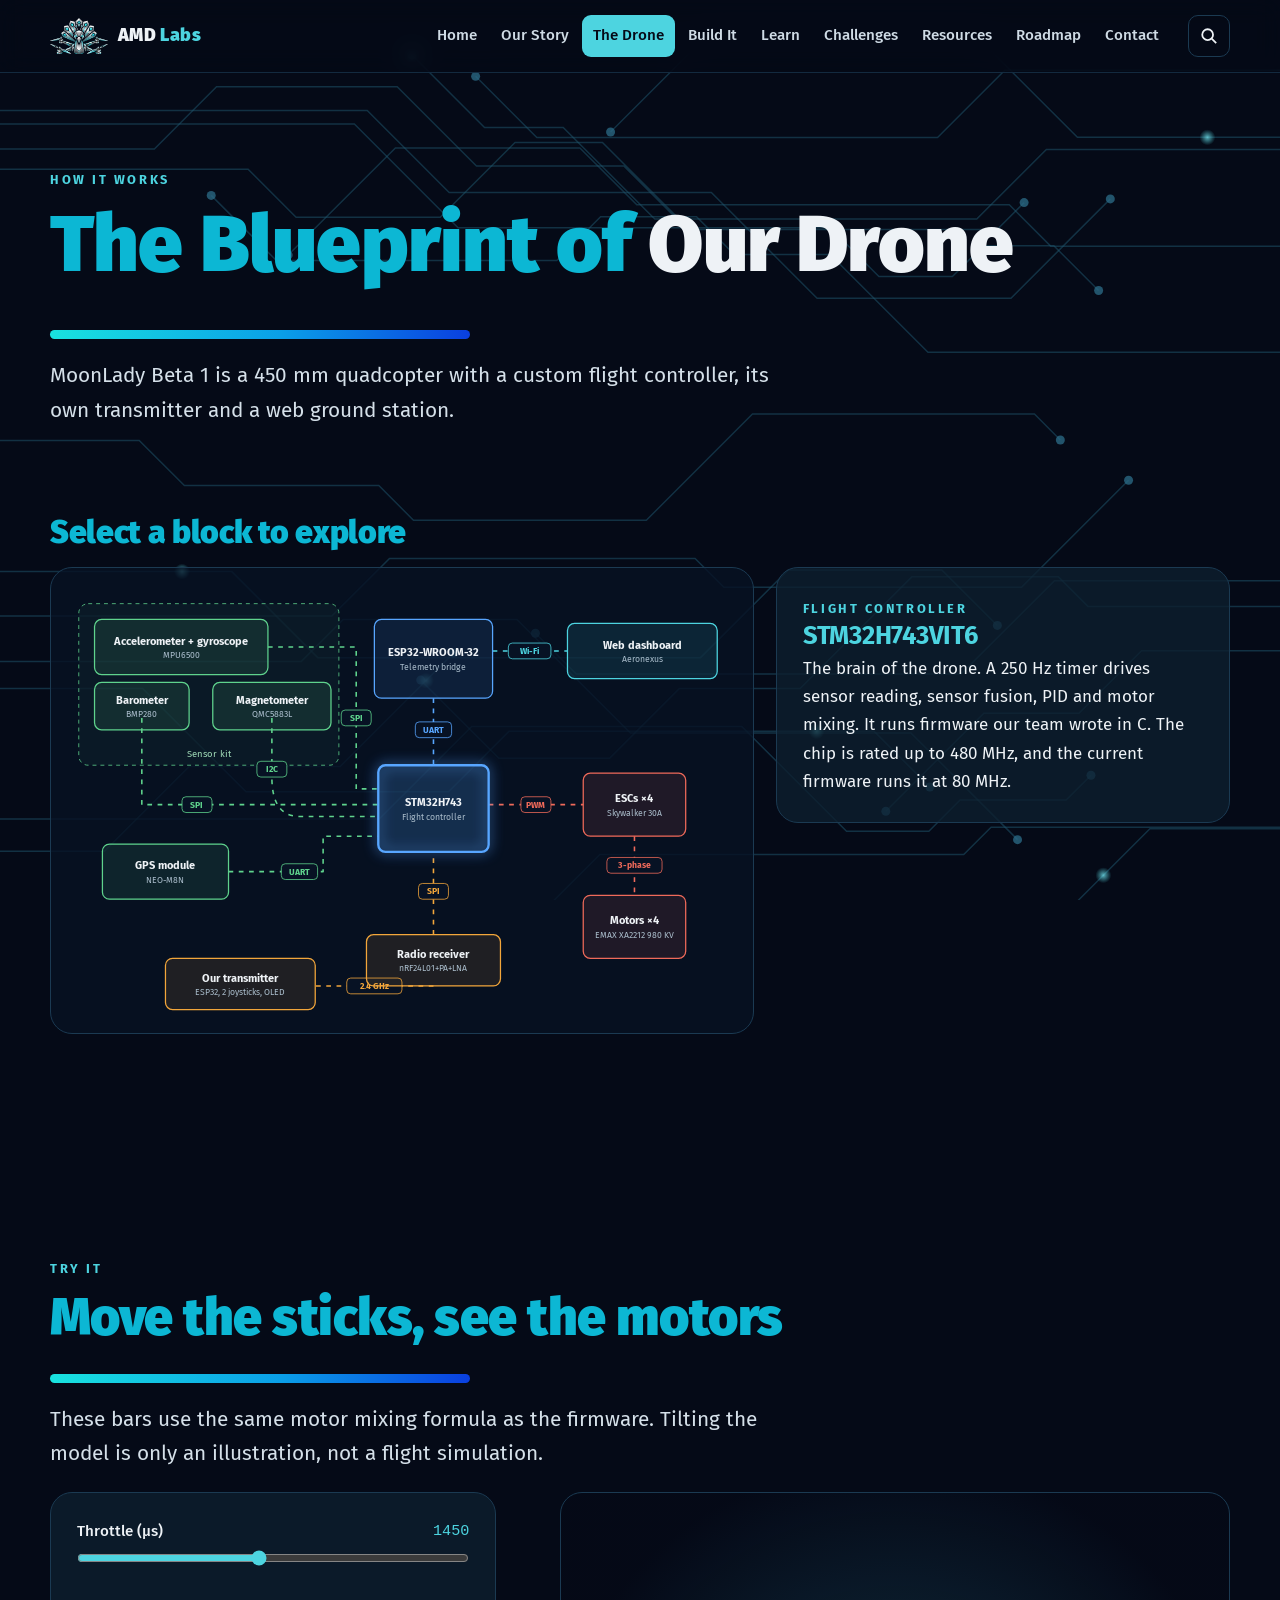
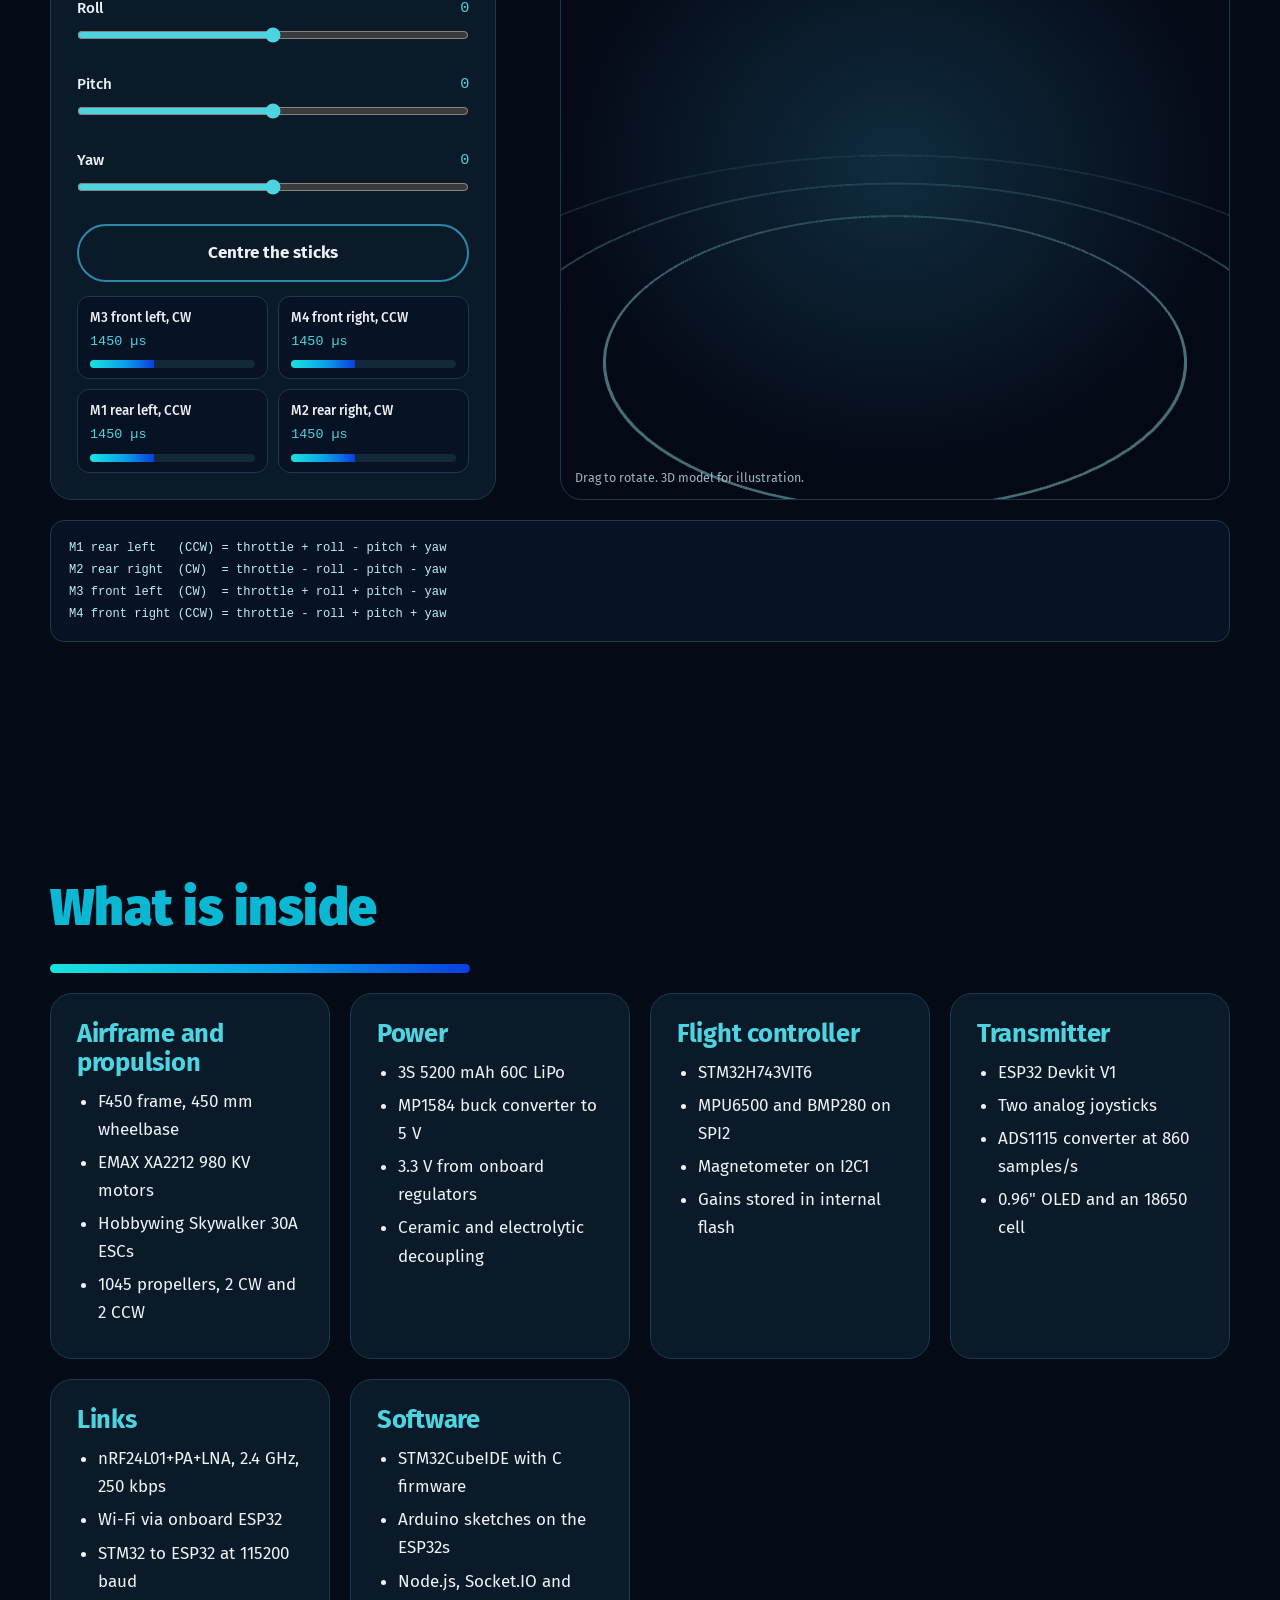
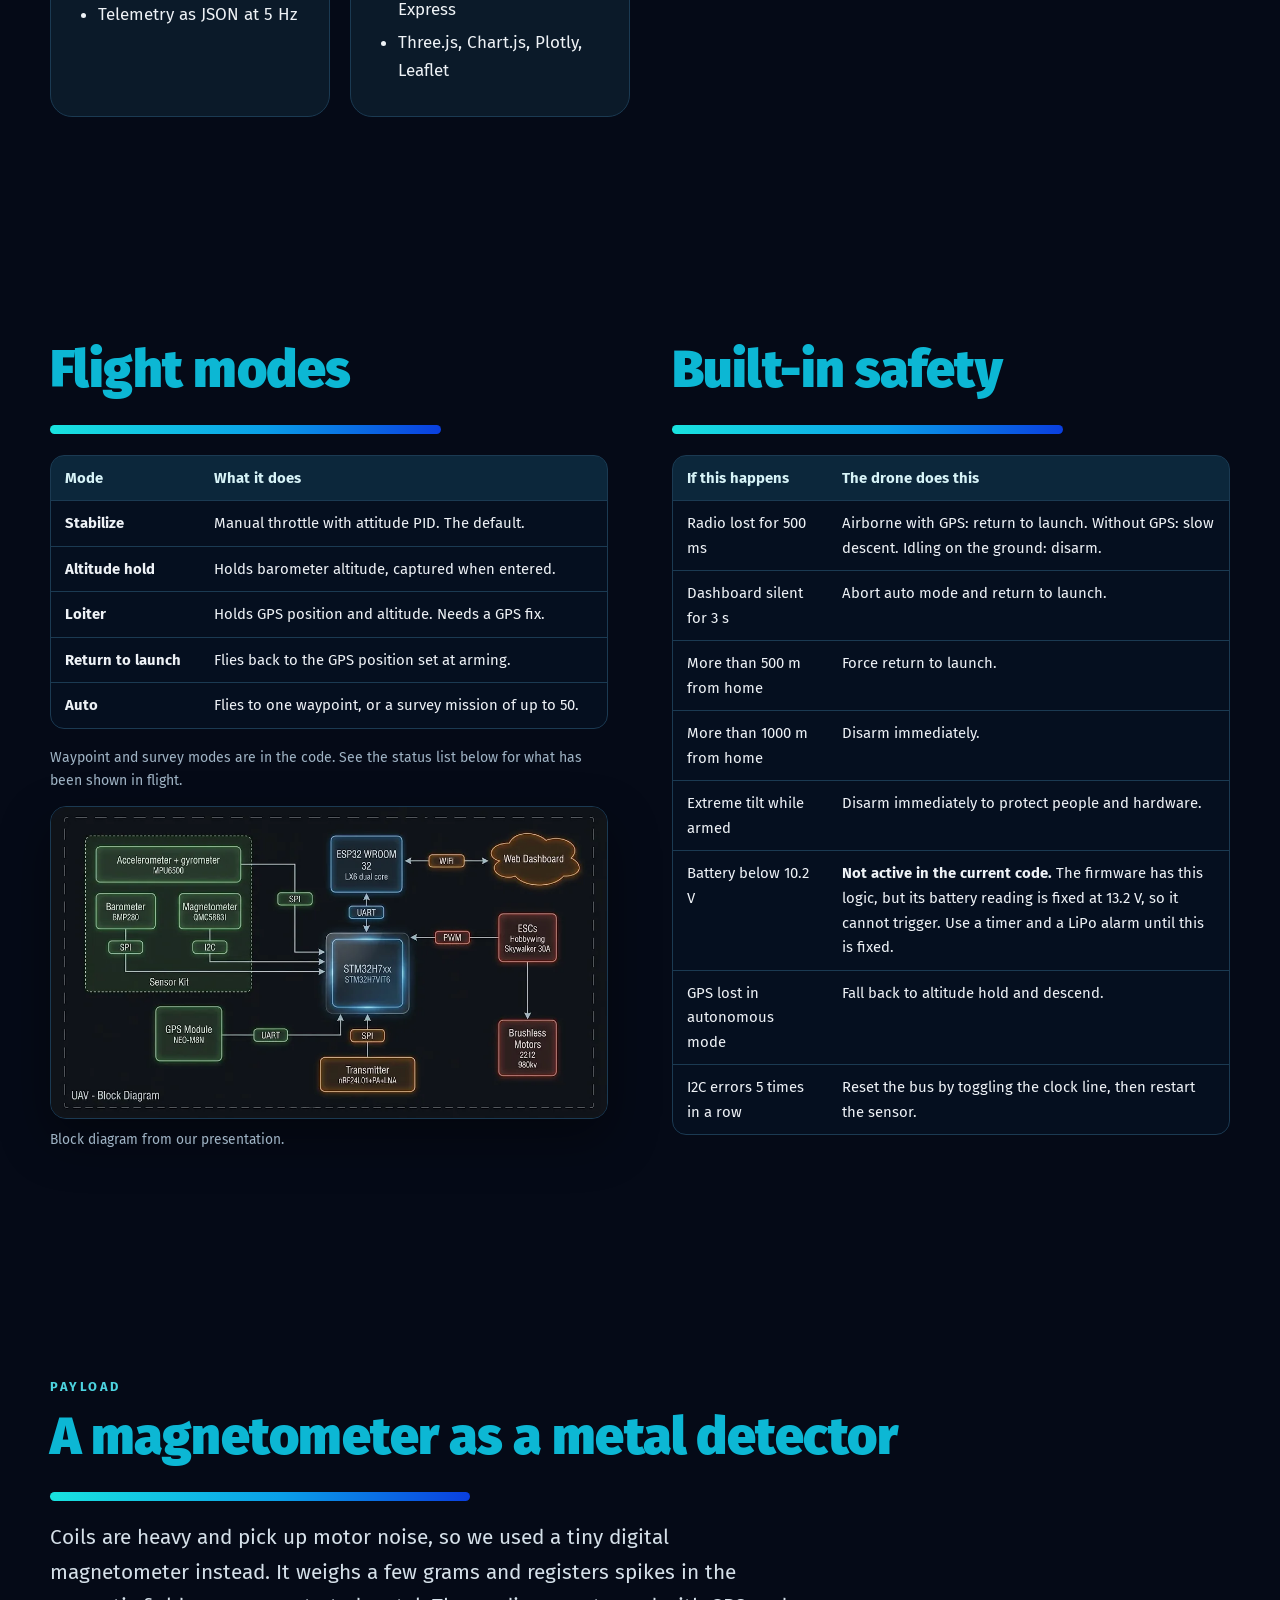
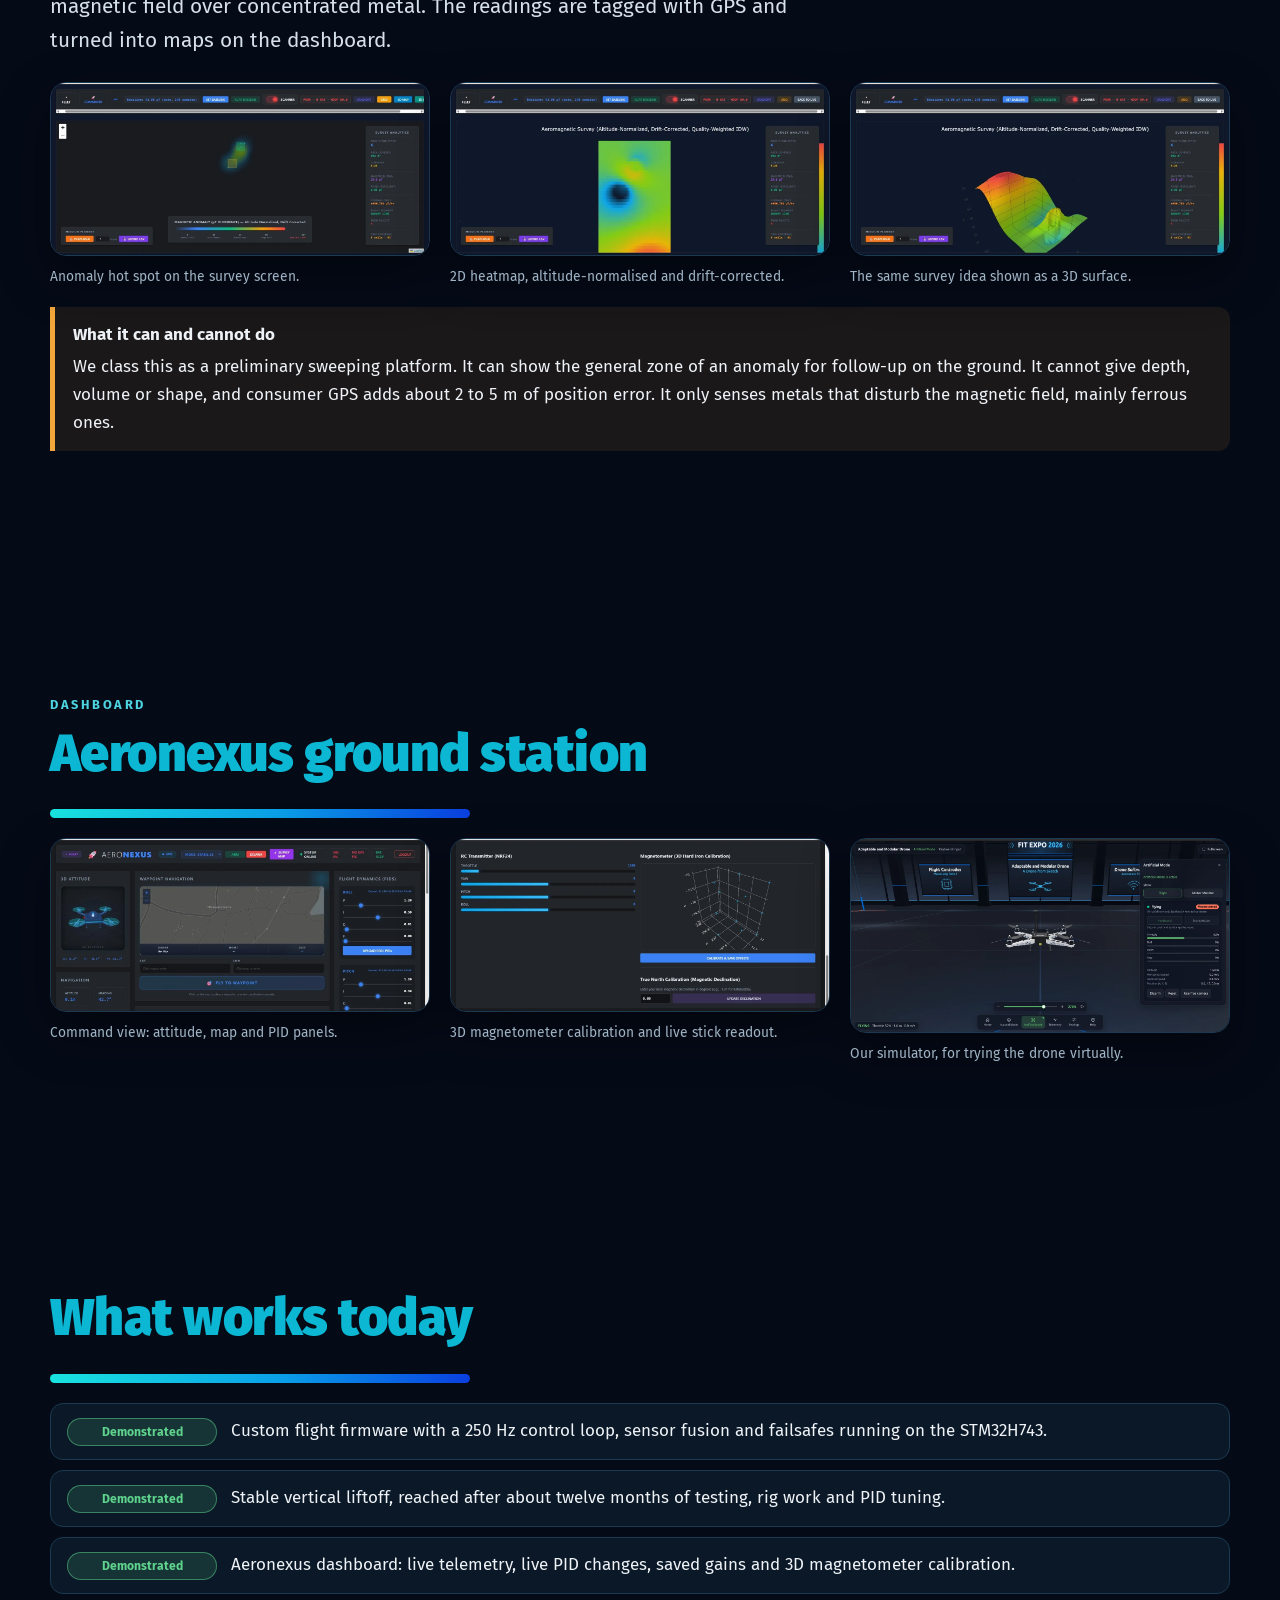
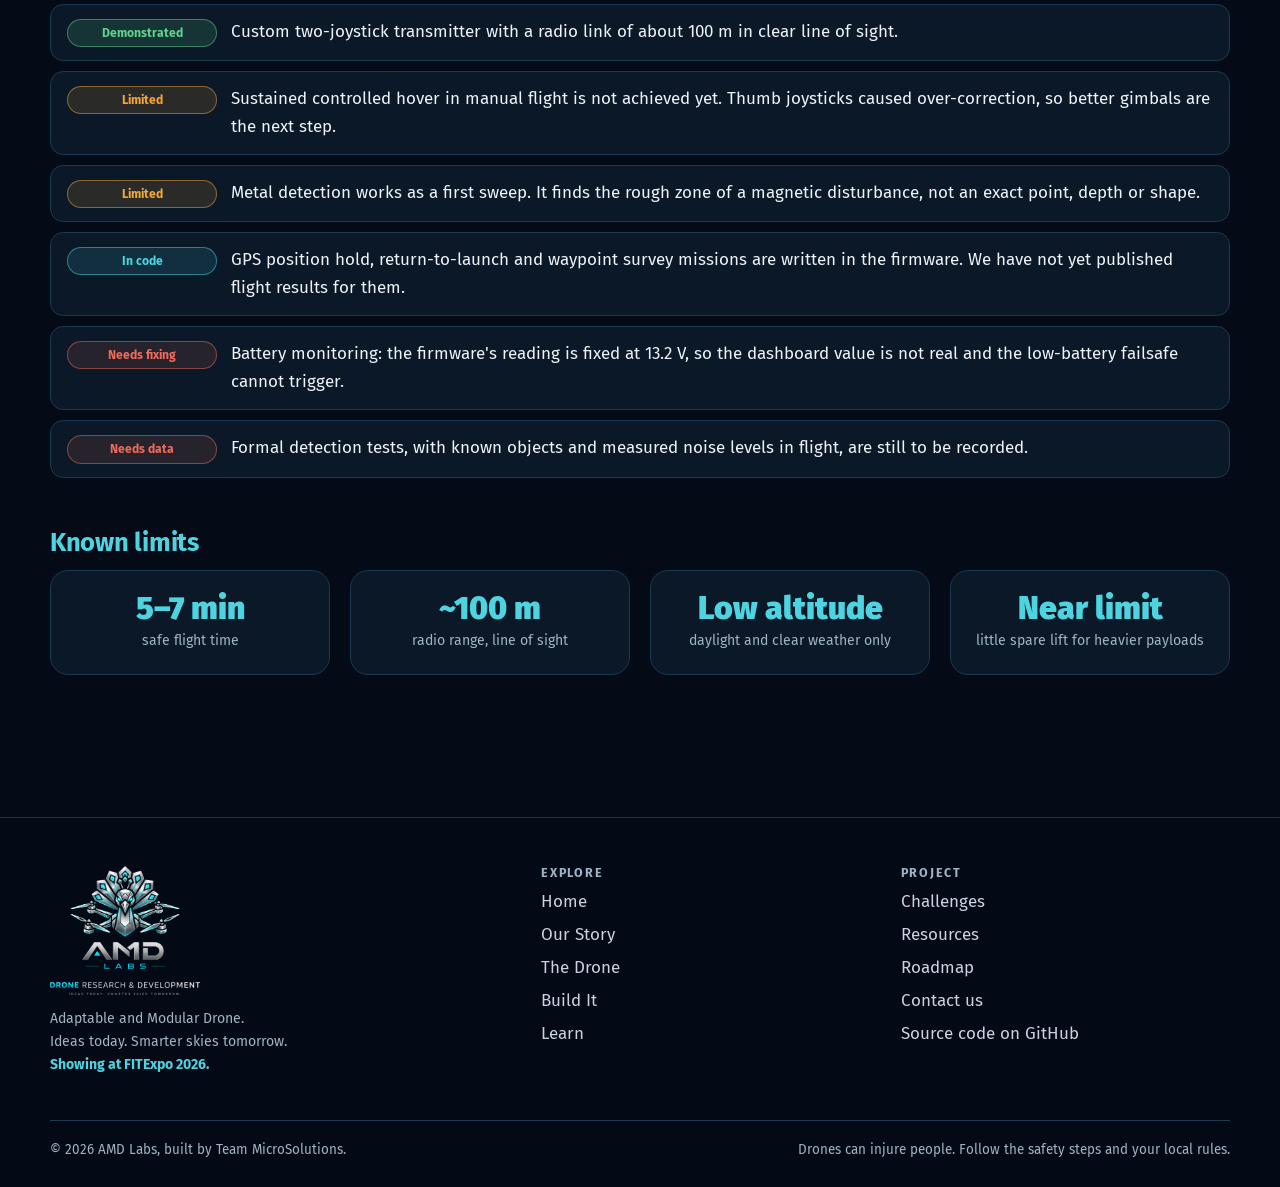
==== drone.html @ b32959ad "Add AMD Labs website Add the AMD Labs and AMD24 site: home, story, drone, build tutorial, teaching g" ====
<!doctype html>
<html lang="en">
<head>
<meta charset="utf-8">
<meta name="viewport" content="width=device-width,initial-scale=1">
<title>The Drone | AMD Labs</title>
<meta name="description" content="How MoonLady Beta 1 works: interactive system diagram, 3D model, motor mixing, flight modes, safety systems and payload.">
<meta name="theme-color" content="#050a17">
<meta property="og:title" content="The Drone | AMD Labs">
<meta property="og:description" content="How MoonLady Beta 1 works: interactive system diagram, 3D model, motor mixing, flight modes, safety systems and payload.">
<meta property="og:type" content="website">
<meta property="og:image" content="assets/img/og-image.png">
<link rel="icon" type="image/png" href="assets/img/favicon.png">
<link rel="apple-touch-icon" href="assets/img/apple-touch-icon.png">
<link rel="stylesheet" href="assets/css/style.css">
<script src="assets/js/drone3d.bundle.js" defer></script>
<script src="assets/js/search-index.js" defer></script>
<script src="assets/js/main.js" defer></script>
<script>window.NODE_INFO={"stm32": {"tag": "Flight controller", "t": "STM32H743VIT6", "b": "The brain of the drone. A 250 Hz timer drives sensor reading, sensor fusion, PID and motor mixing. It runs firmware our team wrote in C. The chip is rated up to 480 MHz, and the current firmware runs it at 80 MHz."}, "imu": {"tag": "Sensor", "t": "MPU6500 IMU", "b": "Gyroscope and accelerometer on the fast SPI bus. It passes through a hardware filter of about 41 Hz, then software filters, then Mahony sensor fusion to give roll, pitch and yaw."}, "baro": {"tag": "Sensor", "t": "BMP280 barometer", "b": "Measures air pressure to estimate altitude for altitude hold. Oversampling, a built-in filter and a 5% software average calm the noise from propeller wash, and a foam cover shields it physically."}, "mag": {"tag": "Sensor and payload", "t": "QMC5883L magnetometer", "b": "Does two jobs: gives the drone its compass heading and detects magnetic anomalies. It sits on a 3D-printed mast, away from motor and power noise. The firmware also auto-detects HMC5883L and QMC5883P clones."}, "gps": {"tag": "Sensor", "t": "u-blox NEO-M8N GPS", "b": "Gives position over UART for geofencing, return-to-launch and tagging magnetic readings on a map. Accuracy is a few metres, which limits how precisely an anomaly can be located."}, "esp": {"tag": "Coprocessor", "t": "ESP32 telemetry bridge", "b": "Takes all Wi-Fi work off the flight controller. It passes JSON telemetry and commands between UART and a TCP connection to the dashboard server, and reconnects without blocking."}, "dash": {"tag": "Ground station", "t": "Aeronexus dashboard", "b": "A Node.js server and browser app with live attitude, a waypoint map, PID sliders, 3D magnetometer calibration, survey heatmaps and multi-drone fleet tools."}, "esc": {"tag": "Actuation", "t": "Hobbywing Skywalker 30A ESCs", "b": "Turn the flight controller's PWM pulses into three-phase power for each motor. At 30 A they have about twice the current the motors draw at peak, and sitting on the arms keeps them cool in the propeller airflow."}, "motor": {"tag": "Actuation", "t": "EMAX XA2212 980 KV motors", "b": "Paired with 1045 propellers and a 3S battery for efficient lifting rather than speed. We moved to these branded motors after cheap ones produced uneven thrust."}, "nrf": {"tag": "Radio", "t": "nRF24L01+PA+LNA receiver", "b": "Receives an 8-byte stick packet on 2.4 GHz at 250 kbps, chosen for range rather than speed. The firmware polls it once per loop, so it never interrupts the PID timing."}, "tx": {"tag": "Pilot control", "t": "Custom transmitter", "b": "An ESP32 reads two joysticks through an ADS1115 converter, sends packets at 50 Hz and refreshes its OLED at 4 Hz, so the display never delays the controls."}};</script>
</head>
<body data-page="drone">
<a class="skip" href="#main">Skip to content</a>
<canvas id="circuit" aria-hidden="true"></canvas>
<div class="scrollbar" aria-hidden="true"></div>
<header class="site-head">
  <div class="wrap head-in">
    <a class="brand" href="index.html"><img src="assets/img/logo-mark.webp" width="420" height="256" alt=""><span>AMD <span>Labs</span></span></a>
    <button class="icon-btn menu-btn" aria-label="Open menu" aria-expanded="false"><svg width="20" height="20" viewBox="0 0 20 20" fill="none" stroke="currentColor" stroke-width="2"><path d="M2 5h16M2 10h16M2 15h16"/></svg></button>
    <nav class="nav" aria-label="Main"><a href="index.html">Home</a><a href="story.html">Our Story</a><a href="drone.html" aria-current=page>The Drone</a><a href="build.html">Build It</a><a href="learn.html">Learn</a><a href="challenges.html">Challenges</a><a href="resources.html">Resources</a><a href="roadmap.html">Roadmap</a><a href="contact.html">Contact</a></nav>
    <button class="icon-btn search-btn" aria-label="Search this site"><svg width="18" height="18" viewBox="0 0 20 20" fill="none" stroke="currentColor" stroke-width="2"><circle cx="8.5" cy="8.5" r="6"/><path d="M13 13l5 5"/></svg></button>
  </div>
</header>
<main id="main">
<section class="page-hero"><div class="wrap"><p class="eyebrow rv">How it works</p><h1 class="rv">The Blueprint of<em> Our Drone</em></h1><div class="bar rv"></div><p class="lead rv">MoonLady Beta 1 is a 450 mm quadcopter with a custom flight controller, its own transmitter and a web ground station.</p></div></section>
<section style="padding-top:10px" id="system"><div class="wrap">
  <h2 class="rv" style="font-size:clamp(1.6rem,3vw,2rem)">Select a block to explore</h2>
  <div class="diagram-wrap rv">
    <div class="diagram"><svg viewBox="0 0 860 560" role="group" aria-label="System block diagram">
<rect x="20" y="30" width="330" height="205" rx="12" fill="#5fd38d0d" stroke="#5fd38d" stroke-dasharray="5 5"/><text x="185" y="225" text-anchor="middle" fill="#9fd9b6" font-size="12">Sensor kit</text>
<g stroke-linejoin="round">
<path class="flow" stroke="#5fd38d" d="M260 85H372V265H400"/>
<path class="flow" stroke="#5fd38d" d="M100 175V285H400"/>
<path class="flow" stroke="#5fd38d" d="M265 175V250Q265 300 300 300H400"/>
<path class="flow" stroke="#5fd38d" d="M210 370H330V325H400"/>
<path class="flow" stroke="#58a6ff" d="M470 150V235"/>
<path class="flow rev" stroke="#4dd4e0" d="M545 90H640"/>
<path class="flow" stroke="#ef6a5a" d="M540 285H660"/>
<path class="flow" stroke="#ef6a5a" d="M725 325V400"/>
<path class="flow rev" stroke="#f2a63b" d="M470 450V345"/>
<path class="flow rev" stroke="#f2a63b" d="M470 515H320"/>
</g>
<g><rect x="353.0" y="165" width="38" height="20" rx="5" fill="#071224" stroke="#5fd38d"/><text class="bus" x="372" y="179" text-anchor="middle" fill="#5fd38d">SPI</text></g><g><rect x="151.0" y="275" width="38" height="20" rx="5" fill="#071224" stroke="#5fd38d"/><text class="bus" x="170" y="289" text-anchor="middle" fill="#5fd38d">SPI</text></g><g><rect x="246.0" y="230" width="38" height="20" rx="5" fill="#071224" stroke="#5fd38d"/><text class="bus" x="265" y="244" text-anchor="middle" fill="#5fd38d">I2C</text></g><g><rect x="277.0" y="360" width="46" height="20" rx="5" fill="#071224" stroke="#5fd38d"/><text class="bus" x="300" y="374" text-anchor="middle" fill="#5fd38d">UART</text></g><g><rect x="447.0" y="180" width="46" height="20" rx="5" fill="#071224" stroke="#58a6ff"/><text class="bus" x="470" y="194" text-anchor="middle" fill="#58a6ff">UART</text></g><g><rect x="565.0" y="80" width="54" height="20" rx="5" fill="#071224" stroke="#4dd4e0"/><text class="bus" x="592" y="94" text-anchor="middle" fill="#4dd4e0">Wi-Fi</text></g><g><rect x="581.0" y="275" width="38" height="20" rx="5" fill="#071224" stroke="#ef6a5a"/><text class="bus" x="600" y="289" text-anchor="middle" fill="#ef6a5a">PWM</text></g><g><rect x="690.0" y="352" width="70" height="20" rx="5" fill="#071224" stroke="#ef6a5a"/><text class="bus" x="725" y="366" text-anchor="middle" fill="#ef6a5a">3-phase</text></g><g><rect x="451.0" y="385" width="38" height="20" rx="5" fill="#071224" stroke="#f2a63b"/><text class="bus" x="470" y="399" text-anchor="middle" fill="#f2a63b">SPI</text></g><g><rect x="360.0" y="505" width="70" height="20" rx="5" fill="#071224" stroke="#f2a63b"/><text class="bus" x="395" y="519" text-anchor="middle" fill="#f2a63b">2.4 GHz</text></g>
<g class="node" data-node="imu" tabindex="0" role="button" aria-label="Accelerometer + gyroscope" style="color:#5fd38d"><rect x="40" y="50" width="220" height="70" rx="9" fill="#5fd38d1c" stroke="#5fd38d" stroke-width="1.6"/><text x="150.0" y="82.0" text-anchor="middle" fill="#eef2f6" font-size="14" font-weight="700">Accelerometer + gyroscope</text><text x="150.0" y="99.0" text-anchor="middle" fill="#a9bccb" font-size="11">MPU6500</text></g>
<g class="node" data-node="baro" tabindex="0" role="button" aria-label="Barometer" style="color:#5fd38d"><rect x="40" y="130" width="120" height="60" rx="9" fill="#5fd38d1c" stroke="#5fd38d" stroke-width="1.6"/><text x="100.0" y="157.0" text-anchor="middle" fill="#eef2f6" font-size="14" font-weight="700">Barometer</text><text x="100.0" y="174.0" text-anchor="middle" fill="#a9bccb" font-size="11">BMP280</text></g>
<g class="node" data-node="mag" tabindex="0" role="button" aria-label="Magnetometer" style="color:#5fd38d"><rect x="190" y="130" width="150" height="60" rx="9" fill="#5fd38d1c" stroke="#5fd38d" stroke-width="1.6"/><text x="265.0" y="157.0" text-anchor="middle" fill="#eef2f6" font-size="14" font-weight="700">Magnetometer</text><text x="265.0" y="174.0" text-anchor="middle" fill="#a9bccb" font-size="11">QMC5883L</text></g>
<g class="node" data-node="gps" tabindex="0" role="button" aria-label="GPS module" style="color:#5fd38d"><rect x="50" y="335" width="160" height="70" rx="9" fill="#5fd38d1c" stroke="#5fd38d" stroke-width="1.6"/><text x="130.0" y="367.0" text-anchor="middle" fill="#eef2f6" font-size="14" font-weight="700">GPS module</text><text x="130.0" y="384.0" text-anchor="middle" fill="#a9bccb" font-size="11">NEO-M8N</text></g>
<g class="node" data-node="esp" tabindex="0" role="button" aria-label="ESP32-WROOM-32" style="color:#58a6ff"><rect x="395" y="50" width="150" height="100" rx="9" fill="#58a6ff1c" stroke="#58a6ff" stroke-width="1.6"/><text x="470.0" y="97.0" text-anchor="middle" fill="#eef2f6" font-size="14" font-weight="700">ESP32-WROOM-32</text><text x="470.0" y="114.0" text-anchor="middle" fill="#a9bccb" font-size="11">Telemetry bridge</text></g>
<g class="node" data-node="dash" tabindex="0" role="button" aria-label="Web dashboard" style="color:#4dd4e0"><rect x="640" y="55" width="190" height="70" rx="9" fill="#4dd4e01c" stroke="#4dd4e0" stroke-width="1.6"/><text x="735.0" y="87.0" text-anchor="middle" fill="#eef2f6" font-size="14" font-weight="700">Web dashboard</text><text x="735.0" y="104.0" text-anchor="middle" fill="#a9bccb" font-size="11">Aeronexus</text></g>
<g class="node" data-node="stm32" tabindex="0" role="button" aria-label="STM32H743" style="color:#58a6ff"><rect x="400" y="235" width="140" height="110" rx="9" fill="#58a6ff1c" stroke="#58a6ff" stroke-width="1.6"/><text x="470.0" y="287.0" text-anchor="middle" fill="#eef2f6" font-size="14" font-weight="700">STM32H743</text><text x="470.0" y="304.0" text-anchor="middle" fill="#a9bccb" font-size="11">Flight controller</text></g>
<g class="node" data-node="esc" tabindex="0" role="button" aria-label="ESCs ×4" style="color:#ef6a5a"><rect x="660" y="245" width="130" height="80" rx="9" fill="#ef6a5a1c" stroke="#ef6a5a" stroke-width="1.6"/><text x="725.0" y="282.0" text-anchor="middle" fill="#eef2f6" font-size="14" font-weight="700">ESCs ×4</text><text x="725.0" y="299.0" text-anchor="middle" fill="#a9bccb" font-size="11">Skywalker 30A</text></g>
<g class="node" data-node="motor" tabindex="0" role="button" aria-label="Motors ×4" style="color:#ef6a5a"><rect x="660" y="400" width="130" height="80" rx="9" fill="#ef6a5a1c" stroke="#ef6a5a" stroke-width="1.6"/><text x="725.0" y="437.0" text-anchor="middle" fill="#eef2f6" font-size="14" font-weight="700">Motors ×4</text><text x="725.0" y="454.0" text-anchor="middle" fill="#a9bccb" font-size="11">EMAX XA2212 980 KV</text></g>
<g class="node" data-node="nrf" tabindex="0" role="button" aria-label="Radio receiver" style="color:#f2a63b"><rect x="385" y="450" width="170" height="65" rx="9" fill="#f2a63b1c" stroke="#f2a63b" stroke-width="1.6"/><text x="470.0" y="479.5" text-anchor="middle" fill="#eef2f6" font-size="14" font-weight="700">Radio receiver</text><text x="470.0" y="496.5" text-anchor="middle" fill="#a9bccb" font-size="11">nRF24L01+PA+LNA</text></g>
<g class="node" data-node="tx" tabindex="0" role="button" aria-label="Our transmitter" style="color:#f2a63b"><rect x="130" y="480" width="190" height="65" rx="9" fill="#f2a63b1c" stroke="#f2a63b" stroke-width="1.6"/><text x="225.0" y="509.5" text-anchor="middle" fill="#eef2f6" font-size="14" font-weight="700">Our transmitter</text><text x="225.0" y="526.5" text-anchor="middle" fill="#a9bccb" font-size="11">ESP32, 2 joysticks, OLED</text></g>
</svg></div><div class="node-list"><section style="padding:0"><h4>Flight controller</h4><div style="--c:#58a6ff"><button class="node" data-node="stm32" style="--c:#58a6ff">STM32H743VIT6</button></div></section><section style="padding:0"><h4>Sensors</h4><div style="--c:#5fd38d"><button class="node" data-node="imu" style="--c:#5fd38d">MPU6500 IMU</button><button class="node" data-node="baro" style="--c:#5fd38d">BMP280 barometer</button><button class="node" data-node="mag" style="--c:#5fd38d">QMC5883L magnetometer</button><button class="node" data-node="gps" style="--c:#5fd38d">u-blox NEO-M8N GPS</button></div></section><section style="padding:0"><h4>Pilot control</h4><div style="--c:#f2a63b"><button class="node" data-node="tx" style="--c:#f2a63b">Custom transmitter</button><button class="node" data-node="nrf" style="--c:#f2a63b">nRF24L01+PA+LNA receiver</button></div></section><section style="padding:0"><h4>Motors</h4><div style="--c:#ef6a5a"><button class="node" data-node="esc" style="--c:#ef6a5a">Hobbywing Skywalker 30A ESCs</button><button class="node" data-node="motor" style="--c:#ef6a5a">EMAX XA2212 980 KV motors</button></div></section><section style="padding:0"><h4>Telemetry</h4><div style="--c:#4dd4e0"><button class="node" data-node="esp" style="--c:#4dd4e0">ESP32 telemetry bridge</button><button class="node" data-node="dash" style="--c:#4dd4e0">Aeronexus dashboard</button></div></section></div>
    <aside class="card node-info" id="node-info" aria-live="polite"></aside>
  </div>
</div></section>

<section id="mixer-section"><div class="wrap">
  <p class="eyebrow rv">Try it</p><h2 class="rv">Move the sticks, see the motors</h2><div class="bar rv"></div>
  <p class="lead rv">These bars use the same motor mixing formula as the firmware. Tilting the model is only an illustration, not a flight simulation.</p>
  <div class="split r-big" id="mixer" style="align-items:stretch">
    <div class="card mixer rv">
      <div class="slider"><label for="m-th">Throttle (µs)<output id="o-th">1450</output></label><input id="m-th" type="range" min="1150" max="1800" value="1450" step="10"></div><div class="slider"><label for="m-ro">Roll<output id="o-ro">0</output></label><input id="m-ro" type="range" min="-200" max="200" value="0" step="5"></div><div class="slider"><label for="m-pi">Pitch<output id="o-pi">0</output></label><input id="m-pi" type="range" min="-200" max="200" value="0" step="5"></div><div class="slider"><label for="m-ya">Yaw<output id="o-ya">0</output></label><input id="m-ya" type="range" min="-200" max="200" value="0" step="5"></div>
      <button class="btn btn-g" data-mix-center style="justify-content:center">Centre the sticks</button>
      <div class="motors">
        <div class="motor"><b>M3 front left, CW<span id="mv3"></span></b><i><u id="mb3"></u></i></div>
        <div class="motor"><b>M4 front right, CCW<span id="mv4"></span></b><i><u id="mb4"></u></i></div>
        <div class="motor"><b>M1 rear left, CCW<span id="mv1"></span></b><i><u id="mb1"></u></i></div>
        <div class="motor"><b>M2 rear right, CW<span id="mv2"></span></b><i><u id="mb2"></u></i></div>
      </div>
    </div>
    <div class="stage rv" data-model role="img" aria-label="Interactive 3D model of the drone that responds to the sliders">
      <img class="poster" src="assets/img/model-preview.webp" alt="" width="1000" height="625" loading="lazy">
      <span class="stage-hint">Drag to rotate. 3D model for illustration.</span>
    </div>
  </div>
<pre class="rv" style="margin-top:20px"><code>M1 rear left   (CCW) = throttle + roll - pitch + yaw
M2 rear right  (CW)  = throttle - roll - pitch - yaw
M3 front left  (CW)  = throttle + roll + pitch - yaw
M4 front right (CCW) = throttle - roll + pitch + yaw</code></pre>
</div></section>

<section><div class="wrap">
  <h2 class="rv">What is inside</h2><div class="bar rv"></div>
  <div class="grid g3">
   <div class="card rv"><h3>Airframe and propulsion</h3><ul><li>F450 frame, 450 mm wheelbase</li><li>EMAX XA2212 980 KV motors</li><li>Hobbywing Skywalker 30A ESCs</li><li>1045 propellers, 2 CW and 2 CCW</li></ul></div>
   <div class="card rv" style="--d:.06s"><h3>Power</h3><ul><li>3S 5200 mAh 60C LiPo</li><li>MP1584 buck converter to 5 V</li><li>3.3 V from onboard regulators</li><li>Ceramic and electrolytic decoupling</li></ul></div>
   <div class="card rv" style="--d:.12s"><h3>Flight controller</h3><ul><li>STM32H743VIT6</li><li>MPU6500 and BMP280 on SPI2</li><li>Magnetometer on I2C1</li><li>Gains stored in internal flash</li></ul></div>
   <div class="card rv"><h3>Transmitter</h3><ul><li>ESP32 Devkit V1</li><li>Two analog joysticks</li><li>ADS1115 converter at 860 samples/s</li><li>0.96" OLED and an 18650 cell</li></ul></div>
   <div class="card rv" style="--d:.06s"><h3>Links</h3><ul><li>nRF24L01+PA+LNA, 2.4 GHz, 250 kbps</li><li>Wi-Fi via onboard ESP32</li><li>STM32 to ESP32 at 115200 baud</li><li>Telemetry as JSON at 5 Hz</li></ul></div>
   <div class="card rv" style="--d:.12s"><h3>Software</h3><ul><li>STM32CubeIDE with C firmware</li><li>Arduino sketches on the ESP32s</li><li>Node.js, Socket.IO and Express</li><li>Three.js, Chart.js, Plotly, Leaflet</li></ul></div>
  </div>
</div></section>

<section><div class="wrap split top">
  <div><h2 class="rv">Flight modes</h2><div class="bar rv"></div>
  <div class="table-wrap"><table><thead><tr><th>Mode</th><th>What it does</th></tr></thead><tbody><tr><td><b>Stabilize</b></td><td>Manual throttle with attitude PID. The default.</td></tr><tr><td><b>Altitude hold</b></td><td>Holds barometer altitude, captured when entered.</td></tr><tr><td><b>Loiter</b></td><td>Holds GPS position and altitude. Needs a GPS fix.</td></tr><tr><td><b>Return to launch</b></td><td>Flies back to the GPS position set at arming.</td></tr><tr><td><b>Auto</b></td><td>Flies to one waypoint, or a survey mission of up to 50.</td></tr></tbody></table></div>
  <p class="muted small rv">Waypoint and survey modes are in the code. See the status list below for what has been shown in flight.</p>
  <figure class="rv"><button class="zoom" aria-label="Enlarge: UAV block diagram from the AMD24 presentation"><span class="shot" style="display:block"><img src="assets/img/block-diagram.webp" alt="UAV block diagram from the AMD24 presentation" loading="lazy" width="1024" height="572"></span></button><figcaption>Block diagram from our presentation.</figcaption></figure></div>
  <div><h2 class="rv">Built-in safety</h2><div class="bar rv"></div>
  <div class="table-wrap"><table><thead><tr><th>If this happens</th><th>The drone does this</th></tr></thead><tbody><tr><td>Radio lost for 500 ms</td><td>Airborne with GPS: return to launch. Without GPS: slow descent. Idling on the ground: disarm.</td></tr><tr><td>Dashboard silent for 3 s</td><td>Abort auto mode and return to launch.</td></tr><tr><td>More than 500 m from home</td><td>Force return to launch.</td></tr><tr><td>More than 1000 m from home</td><td>Disarm immediately.</td></tr><tr><td>Extreme tilt while armed</td><td>Disarm immediately to protect people and hardware.</td></tr><tr><td>Battery below 10.2 V</td><td><b>Not active in the current code.</b> The firmware has this logic, but its battery reading is fixed at 13.2 V, so it cannot trigger. Use a timer and a LiPo alarm until this is fixed.</td></tr><tr><td>GPS lost in autonomous mode</td><td>Fall back to altitude hold and descend.</td></tr><tr><td>I2C errors 5 times in a row</td><td>Reset the bus by toggling the clock line, then restart the sensor.</td></tr></tbody></table></div></div>
</div></section>

<section id="payload"><div class="wrap">
  <p class="eyebrow rv">Payload</p><h2 class="rv">A magnetometer as a metal detector</h2><div class="bar rv"></div>
  <p class="lead rv">Coils are heavy and pick up motor noise, so we used a tiny digital magnetometer instead. It weighs a few grams and registers spikes in the magnetic field over concentrated metal. The readings are tagged with GPS and turned into maps on the dashboard.</p>
  <div class="gallery" style="margin-top:1.4em">
    <figure class="rv"><button class="zoom" aria-label="Enlarge: Survey scan showing an anomaly hot spot"><span class="shot" style="display:block"><img src="assets/img/survey-scan.webp" alt="Survey scan showing an anomaly hot spot" loading="lazy" width="1400" height="637"></span></button><figcaption>Anomaly hot spot on the survey screen.</figcaption></figure>
    <figure class="rv"><button class="zoom" aria-label="Enlarge: 2D anomaly heatmap"><span class="shot" style="display:block"><img src="assets/img/survey-heatmap-2d.webp" alt="2D anomaly heatmap" loading="lazy" width="1400" height="637"></span></button><figcaption>2D heatmap, altitude-normalised and drift-corrected.</figcaption></figure>
    <figure class="rv"><button class="zoom" aria-label="Enlarge: 3D anomaly surface"><span class="shot" style="display:block"><img src="assets/img/survey-surface-3d.webp" alt="3D anomaly surface" loading="lazy" width="1400" height="637"></span></button><figcaption>The same survey idea shown as a 3D surface.</figcaption></figure>
  </div>
  <div class="callout warn rv"><b>What it can and cannot do</b><p>We class this as a preliminary sweeping platform. It can show the general zone of an anomaly for follow-up on the ground. It cannot give depth, volume or shape, and consumer GPS adds about 2 to 5 m of position error. It only senses metals that disturb the magnetic field, mainly ferrous ones.</p></div>
</div></section>

<section><div class="wrap">
  <p class="eyebrow rv">Dashboard</p><h2 class="rv">Aeronexus ground station</h2><div class="bar rv"></div>
  <div class="gallery">
    <figure class="rv"><button class="zoom" aria-label="Enlarge: Command dashboard"><span class="shot" style="display:block"><img src="assets/img/dash-command.webp" alt="Command dashboard" loading="lazy" width="1400" height="637"></span></button><figcaption>Command view: attitude, map and PID panels.</figcaption></figure>
    <figure class="rv"><button class="zoom" aria-label="Enlarge: Magnetometer calibration screen"><span class="shot" style="display:block"><img src="assets/img/dash-magcal.webp" alt="Magnetometer calibration screen" loading="lazy" width="1400" height="637"></span></button><figcaption>3D magnetometer calibration and live stick readout.</figcaption></figure>
    <figure class="rv"><button class="zoom" aria-label="Enlarge: Drone simulator"><span class="shot" style="display:block"><img src="assets/img/simulator.webp" alt="Drone simulator" loading="lazy" width="1400" height="713"></span></button><figcaption>Our simulator, for trying the drone virtually.</figcaption></figure>
  </div>
</div></section>

<section id="status"><div class="wrap">
  <h2 class="rv">What works today</h2><div class="bar rv"></div>
  <div class="status"><div class="st rv" style="--d:0.00s"><span class="pill p-ok">Demonstrated</span><span>Custom flight firmware with a 250 Hz control loop, sensor fusion and failsafes running on the STM32H743.</span></div><div class="st rv" style="--d:0.04s"><span class="pill p-ok">Demonstrated</span><span>Stable vertical liftoff, reached after about twelve months of testing, rig work and PID tuning.</span></div><div class="st rv" style="--d:0.08s"><span class="pill p-ok">Demonstrated</span><span>Aeronexus dashboard: live telemetry, live PID changes, saved gains and 3D magnetometer calibration.</span></div><div class="st rv" style="--d:0.12s"><span class="pill p-ok">Demonstrated</span><span>Custom two-joystick transmitter with a radio link of about 100 m in clear line of sight.</span></div><div class="st rv" style="--d:0.16s"><span class="pill p-part">Limited</span><span>Sustained controlled hover in manual flight is not achieved yet. Thumb joysticks caused over-correction, so better gimbals are the next step.</span></div><div class="st rv" style="--d:0.20s"><span class="pill p-part">Limited</span><span>Metal detection works as a first sweep. It finds the rough zone of a magnetic disturbance, not an exact point, depth or shape.</span></div><div class="st rv" style="--d:0.24s"><span class="pill p-code">In code</span><span>GPS position hold, return-to-launch and waypoint survey missions are written in the firmware. We have not yet published flight results for them.</span></div><div class="st rv" style="--d:0.28s"><span class="pill p-no">Needs fixing</span><span>Battery monitoring: the firmware's reading is fixed at 13.2 V, so the dashboard value is not real and the low-battery failsafe cannot trigger.</span></div><div class="st rv" style="--d:0.32s"><span class="pill p-no">Needs data</span><span>Formal detection tests, with known objects and measured noise levels in flight, are still to be recorded.</span></div></div>
  <h3 class="rv" style="margin-top:2em">Known limits</h3>
  <div class="grid g4" style="margin-top:.6em">
   <div class="stat rv"><b>5–7 min</b><span>safe flight time</span></div>
   <div class="stat rv"><b>~100 m</b><span>radio range, line of sight</span></div>
   <div class="stat rv"><b>Low altitude</b><span>daylight and clear weather only</span></div>
   <div class="stat rv"><b>Near limit</b><span>little spare lift for heavier payloads</span></div>
  </div>
</div></section>

</main>
<footer class="foot">
  <div class="wrap">
    <div class="foot-grid">
      <div><img src="assets/img/logo.webp" width="900" height="769" alt="AMD Labs logo" loading="lazy">
        <p class="muted small">Adaptable and Modular Drone.<br>Ideas today. Smarter skies tomorrow.<br><b class="c">Showing at FITExpo 2026.</b></p></div>
      <div><h4>Explore</h4><ul><li><a href="index.html">Home</a></li><li><a href="story.html">Our Story</a></li><li><a href="drone.html">The Drone</a></li><li><a href="build.html">Build It</a></li><li><a href="learn.html">Learn</a></li></ul></div>
      <div><h4>Project</h4><ul>
        <li><a href="challenges.html">Challenges</a></li><li><a href="resources.html">Resources</a></li><li><a href="roadmap.html">Roadmap</a></li><li><a href="contact.html">Contact us</a></li>
        <li><a href="https://github.com/Kaveesha-04/UAV" rel="noopener">Source code on GitHub</a></li></ul></div>
    </div>
    <div class="foot-b"><span>© 2026 AMD Labs, built by Team MicroSolutions.</span><span>Drones can injure people. Follow the safety steps and your local rules.</span></div>
  </div>
</footer>
<nav class="tabbar" aria-label="Quick links"><a href="index.html"><svg viewBox="0 0 24 24" fill="none" stroke="currentColor" stroke-width="2" stroke-linecap="round" stroke-linejoin="round" aria-hidden="true"><path d="M3 11l9-8 9 8M5 10v10h14V10"/></svg>Home</a><a href="drone.html" aria-current="page"><svg viewBox="0 0 24 24" fill="none" stroke="currentColor" stroke-width="2" stroke-linecap="round" stroke-linejoin="round" aria-hidden="true"><circle cx="6" cy="6" r="3"/><circle cx="18" cy="6" r="3"/><circle cx="6" cy="18" r="3"/><circle cx="18" cy="18" r="3"/><path d="M8 8l8 8M16 8l-8 8"/></svg>Drone</a><a href="build.html"><svg viewBox="0 0 24 24" fill="none" stroke="currentColor" stroke-width="2" stroke-linecap="round" stroke-linejoin="round" aria-hidden="true"><path d="M14 6a4 4 0 0 0 5 5l-8 8a2.5 2.5 0 0 1-4-3l8-8a4 4 0 0 1-1-2z"/></svg>Build</a><a href="learn.html"><svg viewBox="0 0 24 24" fill="none" stroke="currentColor" stroke-width="2" stroke-linecap="round" stroke-linejoin="round" aria-hidden="true"><path d="M2 8l10-5 10 5-10 5zM6 11v6c3 2.500 9 2.500 12 0v-6"/></svg>Learn</a><a href="contact.html"><svg viewBox="0 0 24 24" fill="none" stroke="currentColor" stroke-width="2" stroke-linecap="round" stroke-linejoin="round" aria-hidden="true"><path d="M3 5h18v14H3zM3 6l9 7 9-7"/></svg>Contact</a></nav>
<div id="lightbox" tabindex="-1" role="dialog" aria-label="Enlarged image"><img alt=""></div>
<div id="search" role="dialog" aria-label="Search"><div class="search-box"><input type="search" placeholder="Search the guide..." aria-label="Search the guide"><ul id="results"></ul></div></div>
</body>
</html>
---- assets/css/style.css ----
/* AMD Labs website. Colours and layout language follow the "AMD24: The Drone We Built" presentation. */
@font-face{font-family:"Fira Sans";font-weight:400;font-display:swap;src:url([data-uri]) format("woff2")}
@font-face{font-family:"Fira Sans";font-weight:500;font-display:swap;src:url([data-uri]) format("woff2")}
@font-face{font-family:"Fira Sans";font-weight:700;font-display:swap;src:url([data-uri]) format("woff2")}
@font-face{font-family:"Fira Sans";font-weight:900;font-display:swap;src:url([data-uri]) format("woff2")}

:root{
  --ink:#050a17;          /* deck background */
  --ink-2:#0a1424;
  --panel:#0d1f2f;
  --panel-2:#12293c;
  --line:#1b3a52;
  --trace:#14495f;
  --cyan:#0cb7d4;         /* deck headline */
  --cyan-2:#4dd4e0;       /* deck "AMD" and ring */
  --teal:#00a0b8;
  --steel:#2c87a8;
  --blue:#0a52f0;
  --paper:#d7dfe0;        /* deck light card */
  --white:#eef2f6;
  --muted:#9fb3c4;
  --amber:#f2a63b;
  --red:#ef6a5a;
  --green:#5fd38d;
  --grad:linear-gradient(90deg,#19e3df,#0a9fe8 55%,#0a3fe0);
  --radius:22px;
  --mono:ui-monospace,SFMono-Regular,Consolas,"Liberation Mono",monospace;
  --wrap:1180px;
}
*{box-sizing:border-box}
html{scroll-behavior:smooth;scroll-padding-top:92px;-webkit-text-size-adjust:100%}
body{margin:0;background:var(--ink);color:var(--white);font:400 17px/1.65 "Fira Sans",system-ui,-apple-system,"Segoe UI",Roboto,sans-serif;overflow-x:hidden}
img,svg,video,canvas{max-width:100%;display:block}
img{height:auto}
a{color:var(--cyan-2);text-underline-offset:3px}
a:hover{color:#fff}
h1,h2,h3,h4{line-height:1.12;margin:0 0 .5em;font-weight:900;letter-spacing:-.01em}
h1{font-size:clamp(2.6rem,6.4vw,5rem)}
h2{font-size:clamp(2rem,4.2vw,3.25rem);color:var(--cyan)}
h3{font-size:clamp(1.25rem,2.2vw,1.6rem);font-weight:700;color:var(--cyan-2)}
h4{font-size:1.05rem;font-weight:700;color:var(--white);margin-top:1.3em}
p{margin:0 0 1em}
ul,ol{padding-left:1.25em;margin:0 0 1em}
li{margin:.3em 0}
code{font-family:var(--mono);font-size:.88em;background:#0e2233;border:1px solid var(--line);padding:.08em .38em;border-radius:6px;color:#bdeef4;overflow-wrap:anywhere}
pre{background:#071224;border:1px solid var(--line);border-radius:14px;padding:16px 18px;overflow:auto;font:400 .86rem/1.6 var(--mono);color:#cfeff5}
pre code{background:none;border:0;padding:0}
:focus-visible{outline:3px solid var(--cyan-2);outline-offset:3px;border-radius:6px}
.skip{position:absolute;left:-999px;top:8px;background:var(--cyan-2);color:var(--ink);padding:10px 16px;border-radius:8px;z-index:200;font-weight:700}
.skip:focus{left:12px}
.wrap{width:min(var(--wrap),calc(100% - 40px));margin-inline:auto}
.c{color:var(--cyan-2)} .b{color:var(--cyan)}
.lead{font-size:clamp(1.08rem,1.7vw,1.3rem);color:#d5e0e9;max-width:62ch}
.muted{color:var(--muted)}
.center{text-align:center}
.center .lead{margin-inline:auto}
.small{font-size:.88rem}

/* Circuit background: static SVG with a canvas of travelling pulses on top */
#circuit{position:fixed;inset:0;z-index:-1;width:100%;height:100%;pointer-events:none;background:var(--ink)}

/* Scroll progress */
.scrollbar{position:fixed;top:0;left:0;height:3px;width:100%;transform:scaleX(0);transform-origin:left;background:var(--grad);z-index:120}

/* Header */
.site-head{position:sticky;top:0;z-index:100;background:rgba(5,10,23,.78);backdrop-filter:blur(12px);-webkit-backdrop-filter:blur(12px);border-bottom:1px solid rgba(27,58,82,.7)}
.head-in{display:flex;align-items:center;gap:18px;min-height:72px}
.brand{display:flex;align-items:center;gap:10px;text-decoration:none;color:var(--white);font-weight:900;font-size:1.12rem;letter-spacing:.02em;margin-right:auto}
.brand img{width:58px;height:auto}
.brand span span{color:var(--cyan-2)}
.nav{display:flex;align-items:center;gap:2px}
.nav a{color:#cfdbe5;text-decoration:none;padding:8px 11px;border-radius:9px;font-weight:500;font-size:.95rem;white-space:nowrap}
.nav a:hover{color:#fff;background:rgba(77,212,224,.1)}
.nav a[aria-current=page]{color:var(--ink);background:var(--cyan-2)}
.icon-btn{background:none;border:1px solid var(--line);color:var(--white);border-radius:10px;width:42px;height:42px;display:grid;place-items:center;cursor:pointer;flex:none}
.icon-btn:hover{border-color:var(--cyan-2);color:var(--cyan-2)}
.menu-btn{display:none}
@media (max-width:1060px){
  .menu-btn{display:grid}
  .nav{position:absolute;top:100%;left:0;right:0;background:rgba(5,10,23,.98);flex-direction:column;align-items:stretch;padding:10px 20px 18px;border-bottom:1px solid var(--line);display:none}
  .nav.open{display:flex}
  .nav a{padding:12px 14px;font-size:1.05rem}
}

/* Buttons */
.btn{display:inline-flex;align-items:center;gap:9px;padding:13px 24px;border-radius:999px;font-weight:700;text-decoration:none;border:2px solid transparent;cursor:pointer;font:inherit;font-weight:700;transition:transform .2s,box-shadow .2s,background .2s,color .2s}
.btn-p{background:var(--cyan-2);color:var(--ink)}
.btn-p:hover{color:var(--ink);transform:translateY(-2px);box-shadow:0 10px 30px rgba(77,212,224,.35)}
.btn-g{border-color:var(--steel);color:var(--white);background:transparent}
.btn-g:hover{border-color:var(--cyan-2);color:var(--cyan-2);transform:translateY(-2px)}
.btns{display:flex;flex-wrap:wrap;gap:12px;margin-top:1.4em}

/* Sections */
section{padding:clamp(64px,9vw,112px) 0;position:relative}
.bar{height:9px;border-radius:9px;background:var(--grad);width:min(420px,70%);margin:.2em 0 1.2em;transform-origin:left}
.center .bar{margin-inline:auto;transform-origin:center}
.eyebrow{font-weight:700;letter-spacing:.2em;text-transform:uppercase;font-size:.8rem;color:var(--cyan-2);margin-bottom:.8em}
.page-hero{padding:clamp(56px,8vw,96px) 0 clamp(30px,5vw,56px)}
.page-hero h1{color:var(--cyan)}
.page-hero h1 em{font-style:normal;color:var(--white)}

/* Hero */
.hero{padding:clamp(30px,6vw,70px) 0 clamp(60px,8vw,90px);min-height:min(88vh,860px);display:flex;align-items:center}
.hero-grid{display:grid;grid-template-columns:1.1fr .9fr;gap:30px;align-items:center}
.hero h1{font-size:clamp(3rem,8vw,6.3rem);line-height:1.02;margin-bottom:.3em}
.hero h1 .w{color:var(--white)}
.hero h1 .c{color:var(--cyan-2)}
.hero h1 .ln{display:block;overflow:hidden;padding-bottom:.06em}
.hero h1 .ln>span{display:inline-block;animation:rise .9s cubic-bezier(.2,.8,.2,1) both}
.hero h1 .ln:nth-child(2)>span{animation-delay:.14s}
.hero h1 .ln:nth-child(3)>span{animation-delay:.28s}
@keyframes rise{from{transform:translateY(105%)}to{transform:none}}
.hero-logo{position:relative;display:grid;place-items:center}
.hero-logo img{position:relative;width:min(470px,100%);animation:float 6s ease-in-out infinite;filter:drop-shadow(0 18px 50px rgba(12,183,212,.3))}
.hero-logo::before{content:"";position:absolute;width:82%;aspect-ratio:1;border-radius:50%;border:2px solid rgba(77,212,224,.32);animation:pulse-ring 4s ease-out infinite}
.hero-logo::after{content:"";position:absolute;width:82%;aspect-ratio:1;border-radius:50%;border:2px solid rgba(77,212,224,.32);animation:pulse-ring 4s ease-out 2s infinite}
@keyframes float{0%,100%{transform:translateY(-9px)}50%{transform:translateY(9px)}}
@keyframes pulse-ring{0%{transform:scale(.72);opacity:0}25%{opacity:1}100%{transform:scale(1.2);opacity:0}}
.tagline{font-size:clamp(1.05rem,2vw,1.4rem);color:#e7eef3;margin:0 0 .2em}
.tagline b{color:var(--cyan-2);font-weight:700}
.tag-sm{letter-spacing:.2em;font-size:.76rem;color:var(--muted);text-transform:uppercase}
.hero-scroll{display:inline-block;margin-top:2em;color:var(--muted);text-decoration:none;font-size:.9rem}
.hero-scroll i{display:inline-block;animation:nudge 1.6s ease-in-out infinite;font-style:normal;margin-left:6px}
@keyframes nudge{50%{transform:translateY(5px)}}
@media (max-width:860px){.hero-grid{grid-template-columns:1fr}.hero-logo{order:-1}.hero-logo img{width:min(300px,76vw)}.hero{min-height:0}}

/* Vision + mission */
.vm{display:grid;grid-template-columns:1fr 1fr;gap:22px}
.vm-card{padding:clamp(26px,4vw,44px);border-radius:var(--radius);border:3px solid var(--cyan-2);background:rgba(13,31,47,.72);position:relative}
.vm-card:nth-child(2){border-color:var(--teal)}
.vm-card::before{content:"";position:absolute;right:26px;top:-11px;width:21px;height:21px;border-radius:50%;background:var(--cyan-2)}
.vm-card:nth-child(2)::before{background:var(--teal)}
.vm-card blockquote{margin:0;font-size:clamp(1.3rem,2.5vw,1.9rem);line-height:1.28;font-weight:700;color:var(--white)}
.vm-card .eyebrow{margin-bottom:.8em}
@media (max-width:760px){.vm{grid-template-columns:1fr}}

/* Split */
.split{display:grid;grid-template-columns:1fr 1fr;gap:clamp(26px,5vw,64px);align-items:center}
.split.top{align-items:start}
.split.r-big{grid-template-columns:.8fr 1.2fr}
@media (max-width:860px){.split,.split.r-big{grid-template-columns:1fr}}

/* Tablet mock + radar, from deck slide 2 */
.tablet{position:relative;border:6px solid #2a3442;border-radius:28px;overflow:hidden;background:#000;max-width:430px;margin-inline:auto;box-shadow:0 30px 70px rgba(0,0,0,.55),0 0 0 1px #4a5564}
.tablet img{width:100%;aspect-ratio:3/3.7;object-fit:cover}
.radar{position:absolute;inset:0;display:grid;place-items:center;pointer-events:none}
.radar i{position:absolute;border-radius:50%;border:2px solid rgba(77,212,224,.6);aspect-ratio:1}
.radar i:nth-child(1){width:110%;box-shadow:0 0 22px rgba(77,212,224,.4)}
.radar i:nth-child(2){width:64%;border-color:rgba(77,212,224,.35)}
.radar b{position:absolute;width:55%;aspect-ratio:1;border-radius:50%;background:conic-gradient(from 0deg,rgba(77,212,224,.42),transparent 22%);animation:spin 5s linear infinite}
@keyframes spin{to{transform:rotate(360deg)}}

/* Figures */
figure{margin:0}
figcaption{font-size:.86rem;color:var(--muted);margin-top:.7em}
.shot{border-radius:16px;border:1px solid var(--line);overflow:hidden;background:#071224;box-shadow:0 20px 50px rgba(0,0,0,.4)}
.shot img{width:100%;transition:transform .6s}
.shot:hover img{transform:scale(1.025)}
.zoom{cursor:zoom-in;padding:0;border:0;background:none;display:block;width:100%;color:inherit;text-align:left}
#lightbox{position:fixed;inset:0;background:rgba(2,5,12,.93);display:none;place-items:center;z-index:300;padding:20px;cursor:zoom-out}
#lightbox.open{display:grid}
#lightbox img{max-height:92vh;max-width:96vw;border-radius:10px;background:#fff0}
.gallery{display:grid;grid-template-columns:repeat(auto-fit,minmax(270px,1fr));gap:20px}

/* Cards */
.grid{display:grid;gap:20px}
.g2{grid-template-columns:repeat(auto-fit,minmax(300px,1fr))}
.g3{grid-template-columns:repeat(auto-fit,minmax(265px,1fr))}
.g4{grid-template-columns:repeat(auto-fit,minmax(215px,1fr))}
.card{background:rgba(13,31,47,.78);border:1px solid var(--line);border-radius:var(--radius);padding:26px;transition:transform .25s,border-color .25s,box-shadow .25s}
.card h3{margin-bottom:.4em}
a.card{display:block;text-decoration:none;color:inherit}
a.card:hover{transform:translateY(-5px);border-color:var(--cyan-2);box-shadow:0 18px 40px rgba(12,183,212,.15);color:inherit}
.card p:last-child,.card ul:last-child{margin-bottom:0}

/* Journey icons, deck slide 3 */
.journey{display:grid;grid-template-columns:repeat(4,1fr);gap:18px;margin-top:2em}
.journey a{display:block;text-align:center;text-decoration:none;color:var(--cyan);font-weight:700;font-size:clamp(1.15rem,2.2vw,1.65rem);line-height:1.15;padding:18px 8px;border-radius:18px;transition:background .25s,transform .25s}
.journey a:hover{background:rgba(77,212,224,.08);transform:translateY(-5px)}
.journey svg{width:min(110px,70%);height:auto;margin:0 auto 14px}
.journey small{display:block;font-size:.9rem;color:var(--muted);font-weight:400;margin-top:.5em}
@media (max-width:760px){.journey{grid-template-columns:repeat(2,1fr)}}
.gear{transform-box:fill-box;transform-origin:center;animation:spin 9s linear infinite}
.gear.rev{animation-direction:reverse;animation-duration:6s}
.bulb-ray{animation:blink 2.4s ease-in-out infinite}
@keyframes blink{50%{opacity:.25}}
.hover-drone{animation:float 4s ease-in-out infinite}

/* Four controls, deck slide 6 */
.controls{display:grid;grid-template-columns:repeat(4,1fr);gap:20px;margin-top:2em}
.ctl{--bg:var(--cyan);--sh:var(--paper);background:var(--bg);color:#06111d;border-radius:16px;padding:22px 18px 24px;box-shadow:10px 10px 0 var(--sh);border:3px solid rgba(255,255,255,.85);text-align:center;transition:transform .25s;display:flex;flex-direction:column;align-items:center}
.ctl:nth-child(even){--bg:var(--paper);--sh:var(--teal);border-color:var(--cyan)}
.ctl:hover{transform:translateY(-6px)}
.ctl svg{width:100%;height:auto;max-width:210px;margin-bottom:8px}
.ctl h3{color:#06111d;font-size:clamp(1.6rem,2.5vw,2.2rem);font-weight:700;margin:.1em 0 .25em}
.ctl p{margin:0;font-size:.95rem;line-height:1.4}
@media (max-width:980px){.controls{grid-template-columns:repeat(2,1fr)}}
@media (max-width:480px){.controls{grid-template-columns:1fr}}
.a-throttle{animation:a-th 2.6s ease-in-out infinite}
@keyframes a-th{0%,100%{transform:translateY(26px)}50%{transform:translateY(-14px)}}
.a-yaw{transform-box:fill-box;transform-origin:center;animation:spin 5s linear infinite}
.a-pitch{transform-box:fill-box;transform-origin:center;animation:a-p 3s ease-in-out infinite}
@keyframes a-p{0%,100%{transform:rotate(-16deg)}50%{transform:rotate(16deg)}}
.a-roll{transform-box:fill-box;transform-origin:center;animation:a-r 3s ease-in-out infinite}
@keyframes a-r{0%,100%{transform:translateX(-18px) rotate(-16deg)}50%{transform:translateX(18px) rotate(16deg)}}
.a-wind{stroke-dasharray:8 8;animation:dash-d 1s linear infinite}
@keyframes dash-d{to{stroke-dashoffset:-16}}
.prop{transform-box:fill-box;transform-origin:center;animation:prop .28s linear infinite}
@keyframes prop{50%{transform:scaleX(.25)}}

/* 3D stage */
.stage{position:relative;min-height:440px;border-radius:var(--radius);border:1px solid var(--line);background:radial-gradient(70% 70% at 50% 45%,rgba(44,135,168,.28),rgba(5,10,23,.1) 72%);overflow:hidden;touch-action:pan-y}
.stage canvas{width:100%!important;height:100%!important;position:absolute;inset:0;cursor:grab}
.stage canvas:active{cursor:grabbing}
.stage .poster{position:absolute;inset:0;width:100%;height:100%;object-fit:contain;padding:20px;transition:opacity .5s}
.stage.ready .poster,.js .stage:not(.failed) .poster{opacity:0;pointer-events:none}
.js .stage:not(.ready):not(.failed)::before{content:"";position:absolute;left:50%;top:50%;width:54px;height:54px;margin:-27px;border-radius:50%;border:4px solid rgba(77,212,224,.2);border-top-color:var(--cyan-2);animation:spin 1s linear infinite}
.stage-hint{position:absolute;left:14px;bottom:10px;font-size:.78rem;color:var(--muted);pointer-events:none}
.stage-big{min-height:clamp(380px,56vw,560px)}

/* Control panel next to 3D */
.mixer{display:grid;gap:14px}
.slider label{display:flex;justify-content:space-between;font-weight:500;font-size:.95rem}
.slider output{font-family:var(--mono);color:var(--cyan-2)}
input[type=range]{width:100%;accent-color:var(--cyan-2);height:28px;margin:0;cursor:pointer}
.motors{display:grid;grid-template-columns:repeat(2,1fr);gap:10px}
.motor{background:#071224;border:1px solid var(--line);border-radius:12px;padding:10px 12px;font-size:.84rem}
.motor b{display:flex;flex-wrap:wrap;justify-content:space-between;gap:2px 8px;font-weight:500}
.motor b span{font-family:var(--mono);color:var(--cyan-2);white-space:nowrap}
.motor i{display:block;height:8px;border-radius:6px;background:#12293c;margin-top:7px;overflow:hidden}
.motor i u{display:block;height:100%;width:0;background:var(--grad);transition:width .12s}

/* Interactive system diagram */
.diagram-wrap{display:grid;grid-template-columns:1.55fr 1fr;gap:22px;align-items:start}
@media (max-width:980px){.diagram-wrap{grid-template-columns:1fr}}
.diagram{background:rgba(7,18,36,.8);border:1px solid var(--line);border-radius:var(--radius);padding:12px;overflow:auto}
.diagram svg{min-width:640px;width:100%;height:auto}
.node{cursor:pointer;outline:none}
.node rect{transition:fill .2s,stroke-width .2s,filter .2s}
.node:hover rect,.node:focus rect,.node.on rect{stroke-width:3;filter:drop-shadow(0 0 8px currentColor)}
.node text{font-family:"Fira Sans",sans-serif;pointer-events:none}
.flow{fill:none;stroke-width:2;stroke-dasharray:6 7;animation:dash-d 1.1s linear infinite}
.flow.rev{animation-direction:reverse}
.bus{font:700 11px "Fira Sans",sans-serif}
.node-info{position:sticky;top:96px}
.node-info h3{margin-bottom:.2em}

/* Status table */
.status{display:grid;gap:10px}
.st{display:grid;grid-template-columns:150px 1fr;gap:14px;align-items:baseline;padding:13px 16px;border-radius:13px;background:rgba(13,31,47,.72);border:1px solid var(--line)}
.pill{display:inline-block;padding:3px 11px;border-radius:999px;font-size:.76rem;font-weight:700;text-align:center;white-space:nowrap}
.p-ok{background:rgba(95,211,141,.15);color:var(--green);border:1px solid rgba(95,211,141,.5)}
.p-part{background:rgba(242,166,59,.14);color:var(--amber);border:1px solid rgba(242,166,59,.5)}
.p-code{background:rgba(77,212,224,.12);color:var(--cyan-2);border:1px solid rgba(77,212,224,.5)}
.p-no{background:rgba(239,106,90,.13);color:var(--red);border:1px solid rgba(239,106,90,.5)}
@media (max-width:560px){.st{grid-template-columns:1fr;gap:6px}.st .pill{justify-self:start}}

/* Counters */
.stats{display:grid;grid-template-columns:repeat(auto-fit,minmax(165px,1fr));gap:16px}
.stat{padding:20px;border-radius:18px;background:rgba(13,31,47,.72);border:1px solid var(--line);text-align:center}
.stat b{display:block;white-space:nowrap;font-size:clamp(1.45rem,2.5vw,2.1rem);font-weight:900;color:var(--cyan-2);line-height:1.1}
.stat span{font-size:.88rem;color:var(--muted)}

/* Timeline */
.tl{position:relative;padding-left:44px;margin:0;list-style:none}
.tl::before{content:"";position:absolute;left:14px;top:6px;bottom:6px;width:4px;background:var(--line);border-radius:4px}
.tl-fill{position:absolute;left:14px;top:6px;width:4px;background:var(--grad);border-radius:4px;height:0}
.tl li{position:relative;margin:0 0 30px}
.tl li::before{content:"";position:absolute;left:-39px;top:5px;width:18px;height:18px;border-radius:50%;background:var(--ink);border:4px solid var(--cyan-2)}
.tl h3{margin-bottom:.2em}

/* Scan frame */
.scan{position:relative;max-width:380px;aspect-ratio:1;margin-inline:auto;border:24px solid var(--steel);border-radius:60px;display:grid;place-items:center;padding:30px;background:var(--ink)}
.scan img{width:100%;border-radius:8px}
.scan::before{content:"";position:absolute;inset:14px;border-radius:24px;--c:var(--paper);background:
 linear-gradient(var(--c) 0 0) 0 0/54px 6px,linear-gradient(var(--c) 0 0) 0 0/6px 54px,
 linear-gradient(var(--c) 0 0) 100% 0/54px 6px,linear-gradient(var(--c) 0 0) 100% 0/6px 54px,
 linear-gradient(var(--c) 0 0) 0 100%/54px 6px,linear-gradient(var(--c) 0 0) 0 100%/6px 54px,
 linear-gradient(var(--c) 0 0) 100% 100%/54px 6px,linear-gradient(var(--c) 0 0) 100% 100%/6px 54px;background-repeat:no-repeat;pointer-events:none}
.scan::after{content:"";position:absolute;left:18px;right:18px;height:3px;background:var(--cyan-2);box-shadow:0 0 14px var(--cyan-2);animation:scanline 3s ease-in-out infinite}
@keyframes scanline{0%,100%{top:18px}50%{top:calc(100% - 20px)}}

/* Doc layout for tutorial, lessons etc. */
.doc{display:grid;grid-template-columns:265px minmax(0,1fr);gap:clamp(24px,4vw,52px);align-items:start}
.side{position:sticky;top:92px;max-height:calc(100vh - 110px);overflow:auto;padding-right:6px;font-size:.93rem}
.side h4{margin:0 0 .6em;color:var(--muted);font-size:.78rem;letter-spacing:.14em;text-transform:uppercase}
.side ol,.side ul{list-style:none;padding:0;margin:0}
.side li{margin:0}
.side a{display:flex;gap:9px;padding:7px 10px;border-radius:9px;text-decoration:none;color:#c6d4df;line-height:1.3}
.side a:hover{background:rgba(77,212,224,.09);color:#fff}
.side a.active{background:rgba(77,212,224,.15);color:var(--cyan-2);font-weight:500}
.side a .tick{flex:none;width:18px;height:18px;border:2px solid var(--steel);border-radius:50%;margin-top:1px}
.side a.done .tick{background:var(--green);border-color:var(--green)}
@media (max-width:920px){
 .doc{grid-template-columns:minmax(0,1fr)}
 .side{position:static;max-height:none;background:rgba(13,31,47,.7);border:1px solid var(--line);border-radius:16px;padding:14px}
 .side details:not([open])>*:not(summary){display:none}
}
.side summary{cursor:pointer;font-weight:700;color:var(--cyan-2);list-style:none;margin-bottom:.4em}
@media (min-width:921px){.side summary{display:none}}
.stage-block{background:rgba(13,31,47,.72);border:1px solid var(--line);border-radius:var(--radius);padding:clamp(22px,3.4vw,38px);margin-bottom:26px;scroll-margin-top:92px}
.stage-num{font-family:var(--mono);color:var(--cyan-2);font-size:.82rem;letter-spacing:.14em;text-transform:uppercase;margin-bottom:.4em;display:block}
.stage-block>h2{font-size:clamp(1.55rem,3vw,2.2rem)}
.callout{border-left:5px solid var(--cyan-2);background:rgba(77,212,224,.07);padding:14px 18px;border-radius:0 12px 12px 0;margin:1.1em 0}
.callout p:last-child,.callout ul:last-child{margin-bottom:0}
.callout.warn{border-color:var(--amber);background:rgba(242,166,59,.09)}
.callout.danger{border-color:var(--red);background:rgba(239,106,90,.1)}
.callout>b:first-child{display:block;margin-bottom:.2em}
.tbc{display:inline-block;border:1px dashed var(--amber);color:var(--amber);border-radius:7px;padding:0 7px;font-size:.8rem;font-weight:500;white-space:nowrap}
.checks{list-style:none;padding:0}
.checks li{margin:.45em 0}
.checks label{display:flex;gap:11px;cursor:pointer;align-items:flex-start}
.checks input{width:20px;height:20px;accent-color:var(--green);flex:none;margin-top:3px;cursor:pointer}
.checks input:checked+span{color:var(--muted)}
.progress{height:12px;border-radius:9px;background:#12293c;overflow:hidden;margin:.5em 0 .3em}
.progress i{display:block;height:100%;width:0;background:var(--grad);transition:width .4s}

/* Tables */
.table-wrap{overflow-x:auto;border:1px solid var(--line);border-radius:14px;margin:1em 0;background:rgba(7,18,36,.7)}
table{border-collapse:collapse;width:100%;font-size:.93rem}
th,td{padding:10px 14px;text-align:left;border-bottom:1px solid var(--line);vertical-align:top}
th{background:rgba(44,135,168,.2);color:#d7f3f7;font-weight:700;white-space:nowrap}
tr:last-child td{border-bottom:0}
td.num,th.num{text-align:right;font-family:var(--mono)}
tfoot td{font-weight:700;color:var(--cyan-2)}

/* Quiz */
.quiz{margin-top:1.3em;border-top:1px dashed var(--line);padding-top:1.1em}
.q{margin-bottom:1.2em}
.q p{font-weight:500;margin-bottom:.5em}
.q button{display:block;width:100%;text-align:left;background:#071224;color:var(--white);border:1px solid var(--line);border-radius:10px;padding:10px 14px;margin:.35em 0;font:inherit;cursor:pointer;transition:border-color .2s,background .2s}
.q button:hover:not([disabled]){border-color:var(--cyan-2)}
.q button.right{background:rgba(95,211,141,.17);border-color:var(--green)}
.q button.wrong{background:rgba(239,106,90,.15);border-color:var(--red)}
.q button[disabled]{cursor:default}
.q .why{display:none;font-size:.92rem;color:#c9d8e3;margin:.5em 0 0}
.q.done .why{display:block}

/* PID simulator */
.sim{display:grid;grid-template-columns:1.5fr 1fr;gap:18px;margin:1.2em 0;background:#071224;border:1px solid var(--line);border-radius:16px;padding:16px}
.sim canvas{width:100%;height:240px;border-radius:10px;background:#040a15}
@media (max-width:720px){.sim{grid-template-columns:1fr}}

/* Challenge cards */
.ch{background:rgba(13,31,47,.78);border:1px solid var(--line);border-radius:var(--radius);margin-bottom:16px;overflow:hidden;scroll-margin-top:92px}
.ch summary{list-style:none;cursor:pointer;padding:20px 24px;display:grid;grid-template-columns:50px 1fr 26px;gap:12px;align-items:center}
.ch summary::-webkit-details-marker{display:none}
.ch summary:hover{background:rgba(77,212,224,.05)}
.ch-n{font:700 1.2rem var(--mono);color:var(--cyan-2)}
.ch summary h3{margin:0;color:var(--white);font-size:clamp(1.06rem,2vw,1.28rem)}
.ch summary small{display:block;color:var(--muted);font-weight:400;margin-top:3px;font-size:.88rem}
.ch-arrow{transition:transform .25s;color:var(--cyan-2);font-size:1.2rem;text-align:center}
.ch[open] .ch-arrow{transform:rotate(90deg)}
.ch-body{padding:0 24px 24px;display:grid;grid-template-columns:repeat(auto-fit,minmax(245px,1fr));gap:14px}
.ch-body>div{background:#071224;border:1px solid var(--line);border-radius:12px;padding:14px 16px;font-size:.94rem}
.ch-body h4{margin:0 0 .35em;color:var(--cyan-2);font-size:.76rem;letter-spacing:.12em;text-transform:uppercase}
.ch-body p:last-child{margin:0}
.filters{display:flex;flex-wrap:wrap;gap:8px;margin-bottom:22px}
.filters button{background:none;border:1px solid var(--line);color:var(--white);padding:7px 15px;border-radius:999px;cursor:pointer;font:inherit;font-size:.92rem}
.filters button[aria-pressed=true]{background:var(--cyan-2);color:var(--ink);border-color:var(--cyan-2);font-weight:700}

/* Team */
.member{text-align:left}
.avatar{width:60px;height:60px;border-radius:50%;background:var(--grad);display:grid;place-items:center;font-weight:900;color:var(--ink);font-size:1.15rem;margin-bottom:12px}

/* Roadmap */
.rm{counter-reset:r;display:grid;gap:16px}
.rm .card{display:grid;grid-template-columns:60px 1fr;gap:14px}
.rm .card::before{counter-increment:r;content:counter(r,decimal-leading-zero);font:900 1.6rem "Fira Sans";color:var(--cyan-2)}

/* Search */
#search{position:fixed;inset:0;background:rgba(2,5,12,.82);display:none;z-index:250;padding:9vh 18px 18px;backdrop-filter:blur(6px)}
#search.open{display:block}
.search-box{max-width:660px;margin-inline:auto;background:var(--panel);border:1px solid var(--steel);border-radius:18px;overflow:hidden}
.search-box input{width:100%;background:none;border:0;border-bottom:1px solid var(--line);color:var(--white);font:inherit;font-size:1.15rem;padding:17px 20px;outline:none}
#results{list-style:none;padding:6px;margin:0;max-height:60vh;overflow:auto}
#results a{display:block;padding:10px 14px;border-radius:10px;text-decoration:none;color:var(--white)}
#results a:hover,#results a:focus{background:rgba(77,212,224,.12)}
#results small{display:block;color:var(--muted)}
#results li{margin:0}
#results .none{padding:14px;color:var(--muted)}

/* Footer */
.foot{border-top:1px solid var(--line);background:rgba(5,10,23,.85);padding:48px 0 26px;margin-top:30px}
.foot-grid{display:grid;grid-template-columns:1.4fr 1fr 1fr;gap:30px}
.foot h4{margin:0 0 .6em;color:var(--muted);font-size:.78rem;letter-spacing:.14em;text-transform:uppercase}
.foot ul{list-style:none;padding:0;margin:0}
.foot a{color:#c6d4df;text-decoration:none}
.foot a:hover{color:var(--cyan-2)}
.foot img{width:150px;margin-bottom:12px}
.foot-b{border-top:1px solid var(--line);margin-top:30px;padding-top:18px;font-size:.84rem;color:var(--muted);display:flex;flex-wrap:wrap;justify-content:space-between;gap:10px}
@media (max-width:760px){.foot-grid{grid-template-columns:1fr}}

/* Reveal on scroll: only hidden once JS is running */
.js .rv{opacity:0;transform:translateY(26px);transition:opacity .8s cubic-bezier(.2,.8,.2,1),transform .8s cubic-bezier(.2,.8,.2,1);transition-delay:var(--d,0s)}
.js .rv.in{opacity:1;transform:none}
.js .bar.rv{transform:scaleX(0)}
.js .bar.rv.in{transform:none}

/* FITExpo 2026 */
.expo-pill{display:inline-flex;align-items:center;gap:9px;padding:6px 15px;border-radius:999px;border:1px solid var(--cyan-2);background:rgba(77,212,224,.1);color:#dff8fb;font-weight:700;font-size:.9rem;text-decoration:none;margin-bottom:1.1em}
.expo-pill:hover{background:rgba(77,212,224,.2);color:#fff}
.expo-pill i{width:9px;height:9px;border-radius:50%;background:var(--cyan-2);animation:blink 1.6s ease-in-out infinite}
.expo{position:relative;border-radius:var(--radius);border:3px solid var(--cyan-2);background:linear-gradient(120deg,rgba(12,183,212,.2),rgba(10,63,224,.16));padding:clamp(24px,4vw,48px);overflow:hidden}
.expo h2 span{color:var(--white)}

/* Contact */
.li-btn{padding:9px 18px;font-size:.92rem}
.team-grid{grid-template-columns:repeat(auto-fit,minmax(205px,1fr))}
.team-grid .card{padding:20px}
.team-grid h3{font-size:1.18rem}
@media (min-width:761px){.team-photos{grid-template-columns:1.333fr 1.778fr}}
.member{display:flex;flex-direction:column;align-items:flex-start}
.member .li-btn{margin-top:auto}
.contact-card{display:grid;grid-template-columns:44px 1fr;gap:14px;align-items:start}
.contact-card svg{width:44px;height:44px;color:var(--cyan-2)}
.contact-card h3{margin-bottom:.15em}
.contact-card p{margin:0}
.contact-card a{overflow-wrap:anywhere}
[hidden]{display:none!important}

/* Sticky side columns only where there is room for them */
@media (min-width:861px){.sticky-col{position:sticky;top:96px}}
.sticky-col{display:grid;gap:20px}

/* Phone-only parts, hidden on larger screens */
.tabbar,.node-list{display:none}

/* Tablet: the full menu no longer fits on one line */
@media (max-width:1180px){
  .menu-btn{display:grid}
  .nav{position:absolute;top:100%;left:0;right:0;background:rgba(5,10,23,.98);flex-direction:column;align-items:stretch;padding:10px 20px 18px;border-bottom:1px solid var(--line);display:none;max-height:calc(100vh - 72px);overflow:auto}
  .nav.open{display:flex}
  .nav a{padding:12px 14px;font-size:1.05rem}
}

/* Phone view */
@media (max-width:760px){
  body{font-size:16px;padding-bottom:calc(66px + env(safe-area-inset-bottom))}
  .wrap{width:calc(100% - 32px)}
  section{padding:46px 0}
  .page-hero{padding:34px 0 18px}
  h1{font-size:2.45rem}
  h2{font-size:1.85rem}
  .head-in{min-height:60px;gap:10px}
  .brand img{width:46px}
  .nav{max-height:calc(100vh - 136px)}
  html{scroll-padding-top:72px}
  .stage-block,.ch{scroll-margin-top:72px}
  .icon-btn{width:44px;height:44px}

  /* Bottom tab bar */
  .tabbar{position:fixed;left:0;right:0;bottom:0;z-index:110;display:grid;grid-template-columns:repeat(5,1fr);background:rgba(5,10,23,.96);border-top:1px solid var(--line);padding-bottom:env(safe-area-inset-bottom)}
  .tabbar a{display:grid;justify-items:center;gap:2px;padding:9px 2px 8px;color:var(--muted);text-decoration:none;font-size:.7rem;font-weight:500;min-height:58px}
  .tabbar svg{width:22px;height:22px}
  .tabbar a[aria-current=page]{color:var(--cyan-2)}
  .foot{padding-bottom:18px}

  /* Hero */
  .hero{padding:20px 0 40px}
  .hero-grid{gap:14px;text-align:center}
  .hero-logo img{width:min(235px,64vw)}
  .hero h1{font-size:clamp(2.9rem,15vw,4rem)}
  .hero .lead{margin-inline:auto}
  .hero .btns{justify-content:center}
  .hero .btn{flex:1 1 150px;justify-content:center}
  .hero-scroll{margin-top:1.3em}

  /* Cards and grids */
  .card{padding:20px}
  .stage-block{padding:20px 17px;border-radius:17px}
  .vm-card blockquote{font-size:1.28rem}
  .controls{grid-template-columns:repeat(2,1fr);gap:15px}
  .ctl{padding:13px 9px 15px;box-shadow:6px 6px 0 var(--sh)}
  .ctl h3{font-size:1.28rem}
  .ctl p{font-size:.82rem}
  .journey svg{width:74px}
  .stats{grid-template-columns:repeat(2,1fr);gap:11px}
  .stat{padding:14px 8px}
  .stat b{font-size:1.28rem}
  .stat span{font-size:.78rem}
  .grid{gap:14px}
  .gallery{grid-template-columns:1fr}
  .tablet{max-width:290px}
  .scan{max-width:240px;border-width:16px;border-radius:38px;padding:22px}
  .scan::before{inset:9px;border-radius:16px}
  .rm .card{grid-template-columns:42px 1fr;gap:8px}
  .rm .card::before{font-size:1.25rem}
  .ch summary{grid-template-columns:34px 1fr 18px;padding:15px;gap:8px}
  .ch-body{padding:0 13px 15px;grid-template-columns:1fr}
  .btns .btn{min-height:46px}

  /* 3D and interactive parts */
  .stage,.stage-big{min-height:320px}
  .sim{padding:11px}
  .sim canvas{height:195px}
  input[type=range]{height:36px}
  .motors{gap:7px}
  .motor{padding:8px 9px;font-size:.76rem}
  .q button{padding:12px}

  /* The wide diagram becomes a tappable list */
  .diagram{display:none}
  .node-list{display:grid;gap:13px;background:rgba(7,18,36,.8);border:1px solid var(--line);border-radius:17px;padding:14px}
  .node-list h4{margin:0 0 7px;font-size:.74rem;letter-spacing:.12em;text-transform:uppercase;color:var(--muted)}
  .node-list div{display:flex;flex-wrap:wrap;gap:7px}
  .node-list button{background:transparent;color:var(--white);border:1.5px solid var(--c);border-radius:9px;padding:9px 11px;font:inherit;font-size:.88rem;font-weight:500;cursor:pointer}
  .node-list button.on{background:var(--c);color:var(--ink);font-weight:700}
  .node-info{position:static}

  /* Tables become cards so that nothing needs sideways scrolling */
  .stack{border:0;background:none;overflow:visible}
  .stack table,.stack tbody,.stack tr,.stack td{display:block;width:100%}
  .stack thead{display:none}
  .stack tr{background:rgba(7,18,36,.8);border:1px solid var(--line);border-radius:12px;padding:9px 13px;margin-bottom:9px}
  .stack td{border:0;padding:4px 0}
  .stack td::before{content:attr(data-label);display:block;font-size:.72rem;font-weight:700;letter-spacing:.06em;text-transform:uppercase;color:var(--cyan-2)}
  pre{font-size:.76rem;padding:12px}
  .side{padding:12px 14px}
  .side summary{margin:0}
  .side summary::after{content:" ▾"}
  .foot-b{flex-direction:column}
}

@media (prefers-reduced-motion:reduce){
  html{scroll-behavior:auto}
  *,*::before,*::after{animation:none!important;transition:none!important}
  .js .rv{opacity:1;transform:none}
  .js .bar.rv{transform:none}
}

@media print{
  #circuit,.site-head,.foot,.scrollbar,.side,.btns,.no-print,#search,.quiz,.tabbar{display:none!important}
  body{background:#fff;color:#111;font-size:11.5pt}
  h1,h2,h3,h4,.c,.b{color:#044c60!important}
  .lead,.muted,figcaption,.tbc{color:#333!important}
  .doc{display:block}
  .stage-block,.card,.callout,.ch,.table-wrap{background:none!important;border:1px solid #bbb;break-inside:avoid-page}
  .js .rv{opacity:1;transform:none}
  a{color:#044c60} code{background:#eef;color:#123;border-color:#ccd}
  th{background:#eee;color:#111}
  .checks input{accent-color:#000}
  details>*{display:block}
}
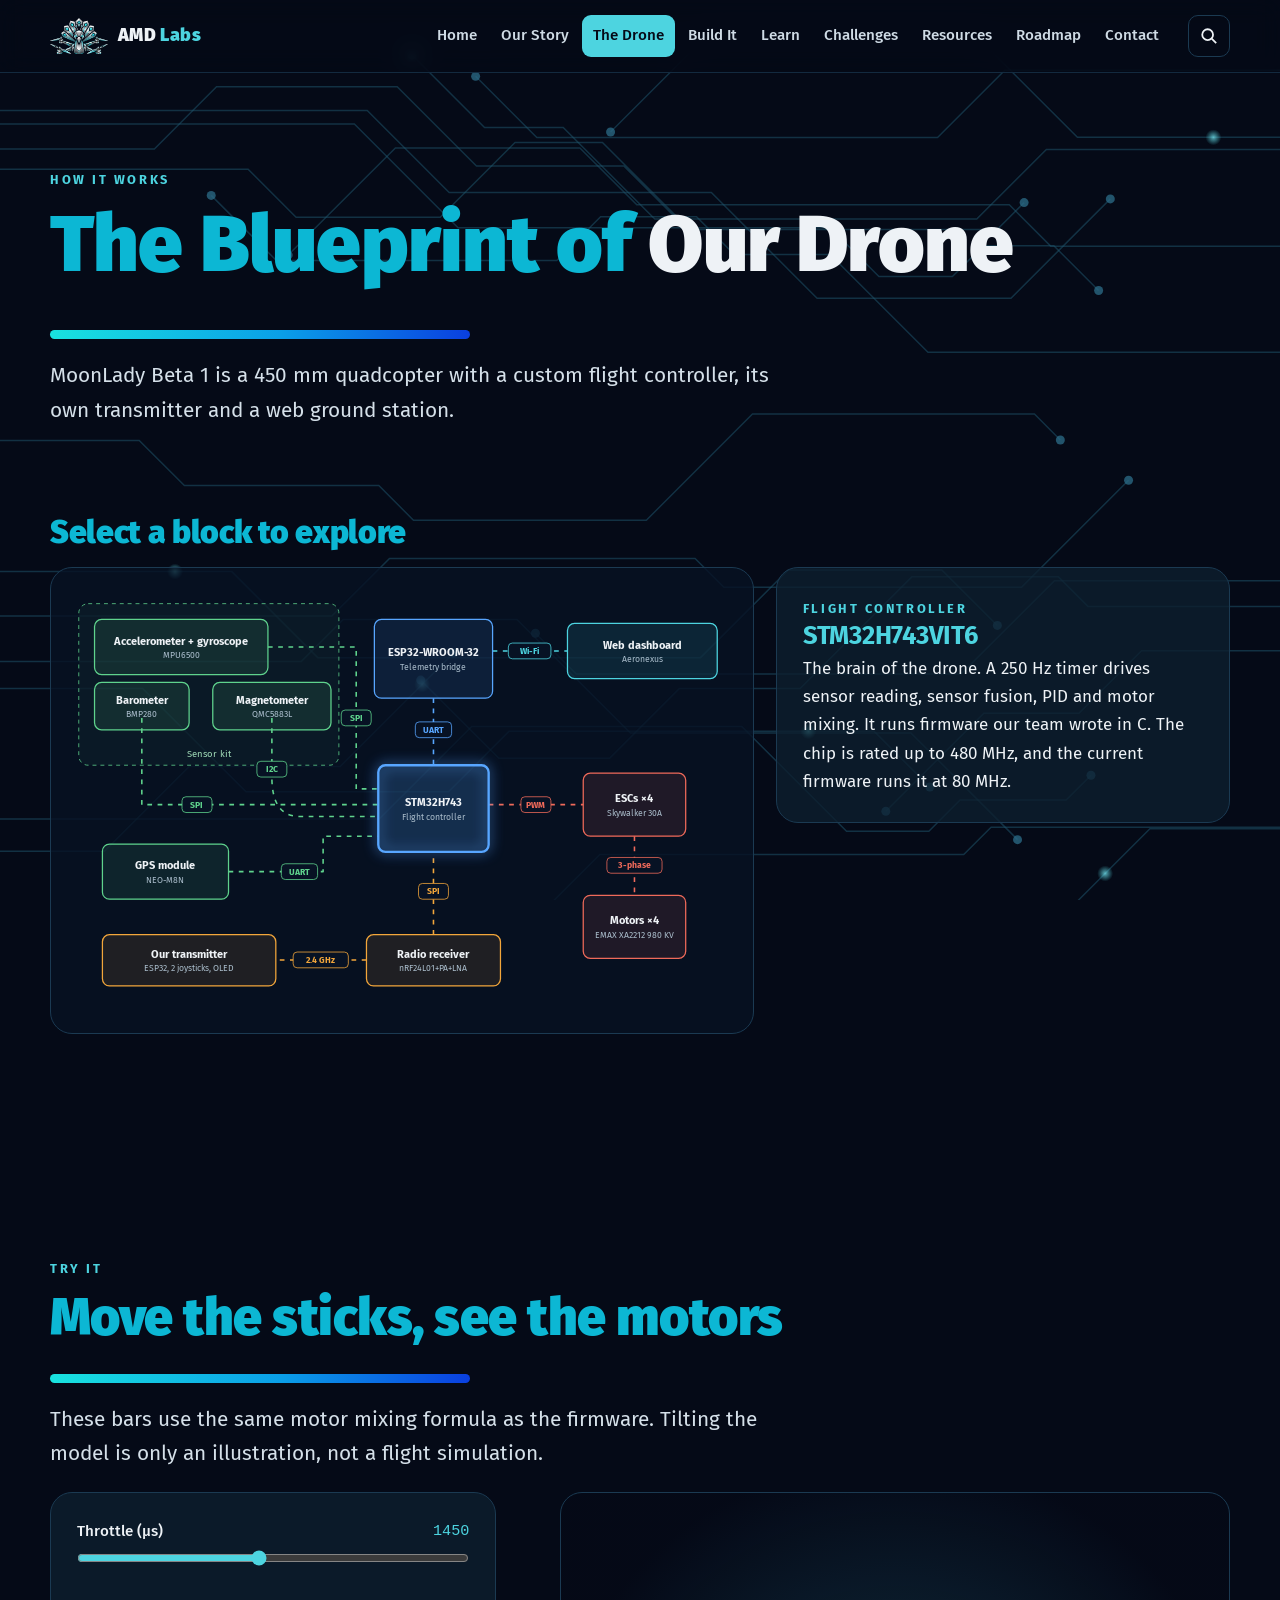
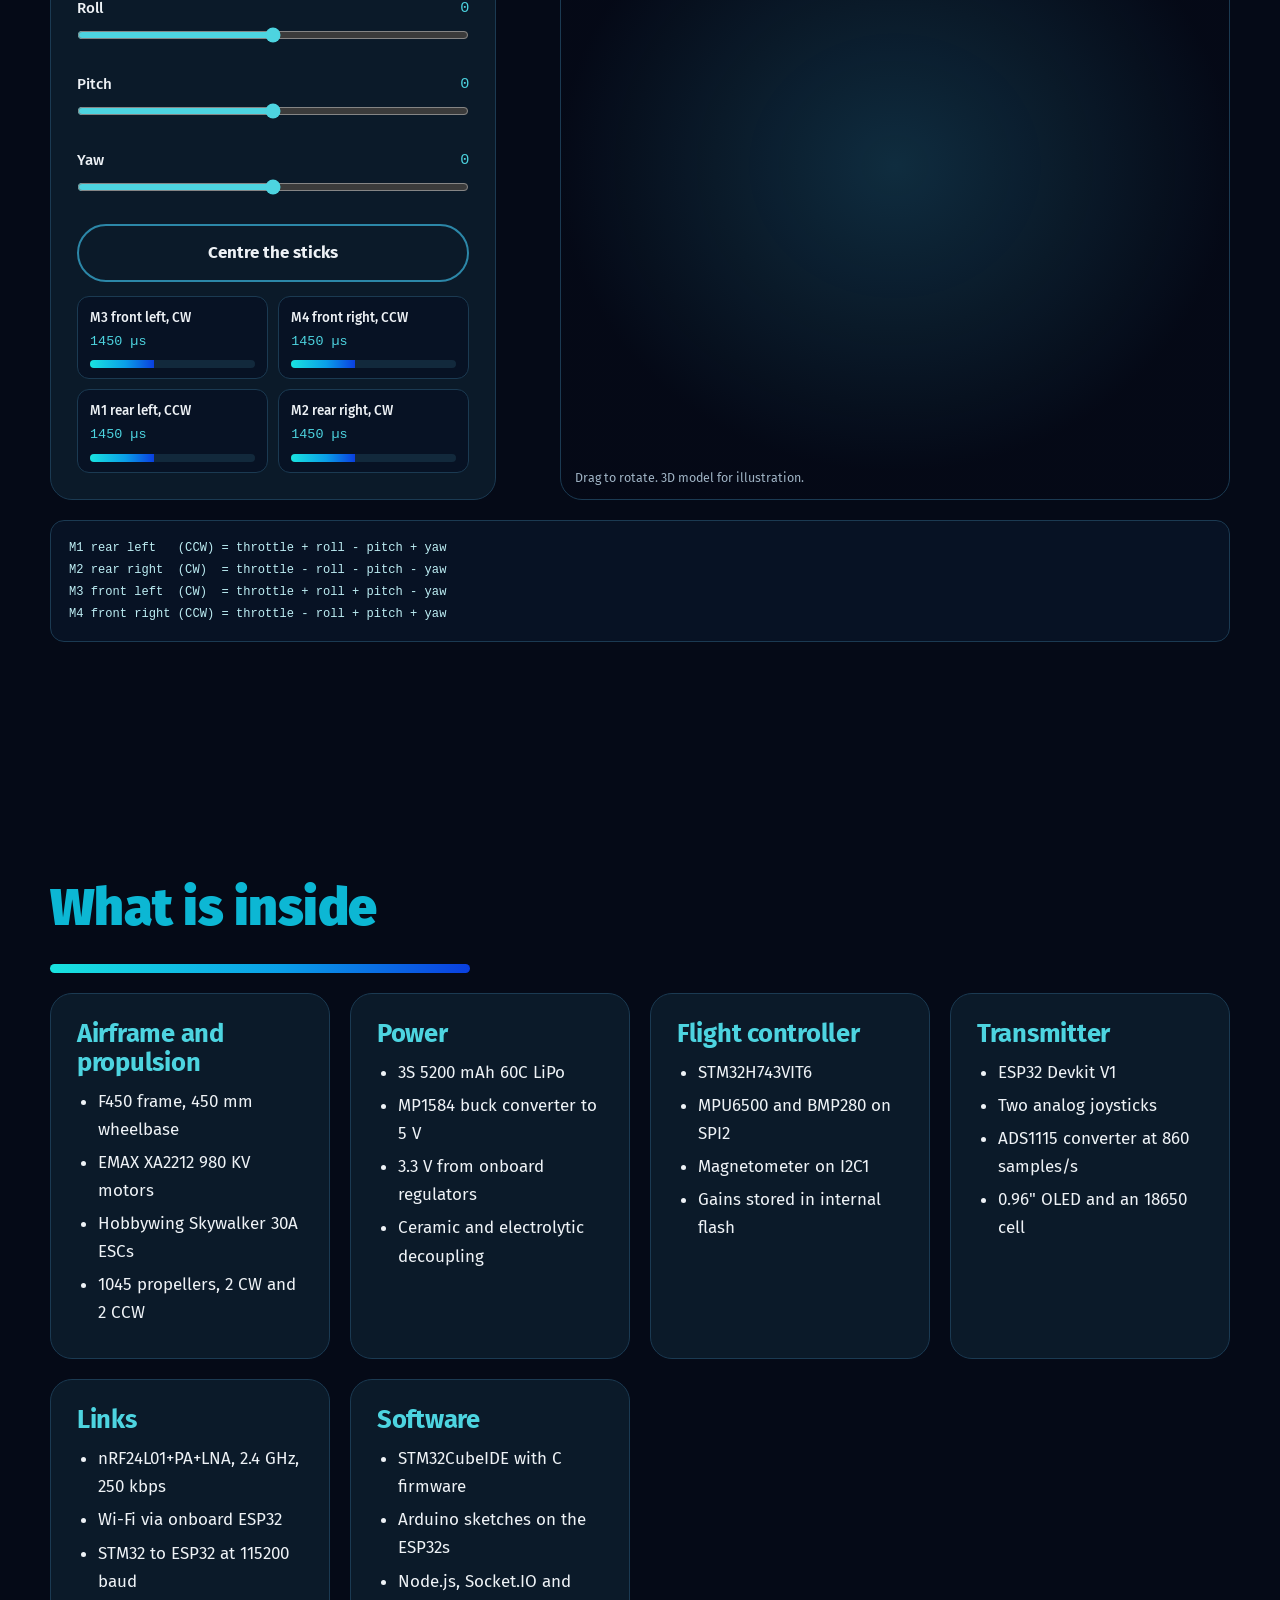
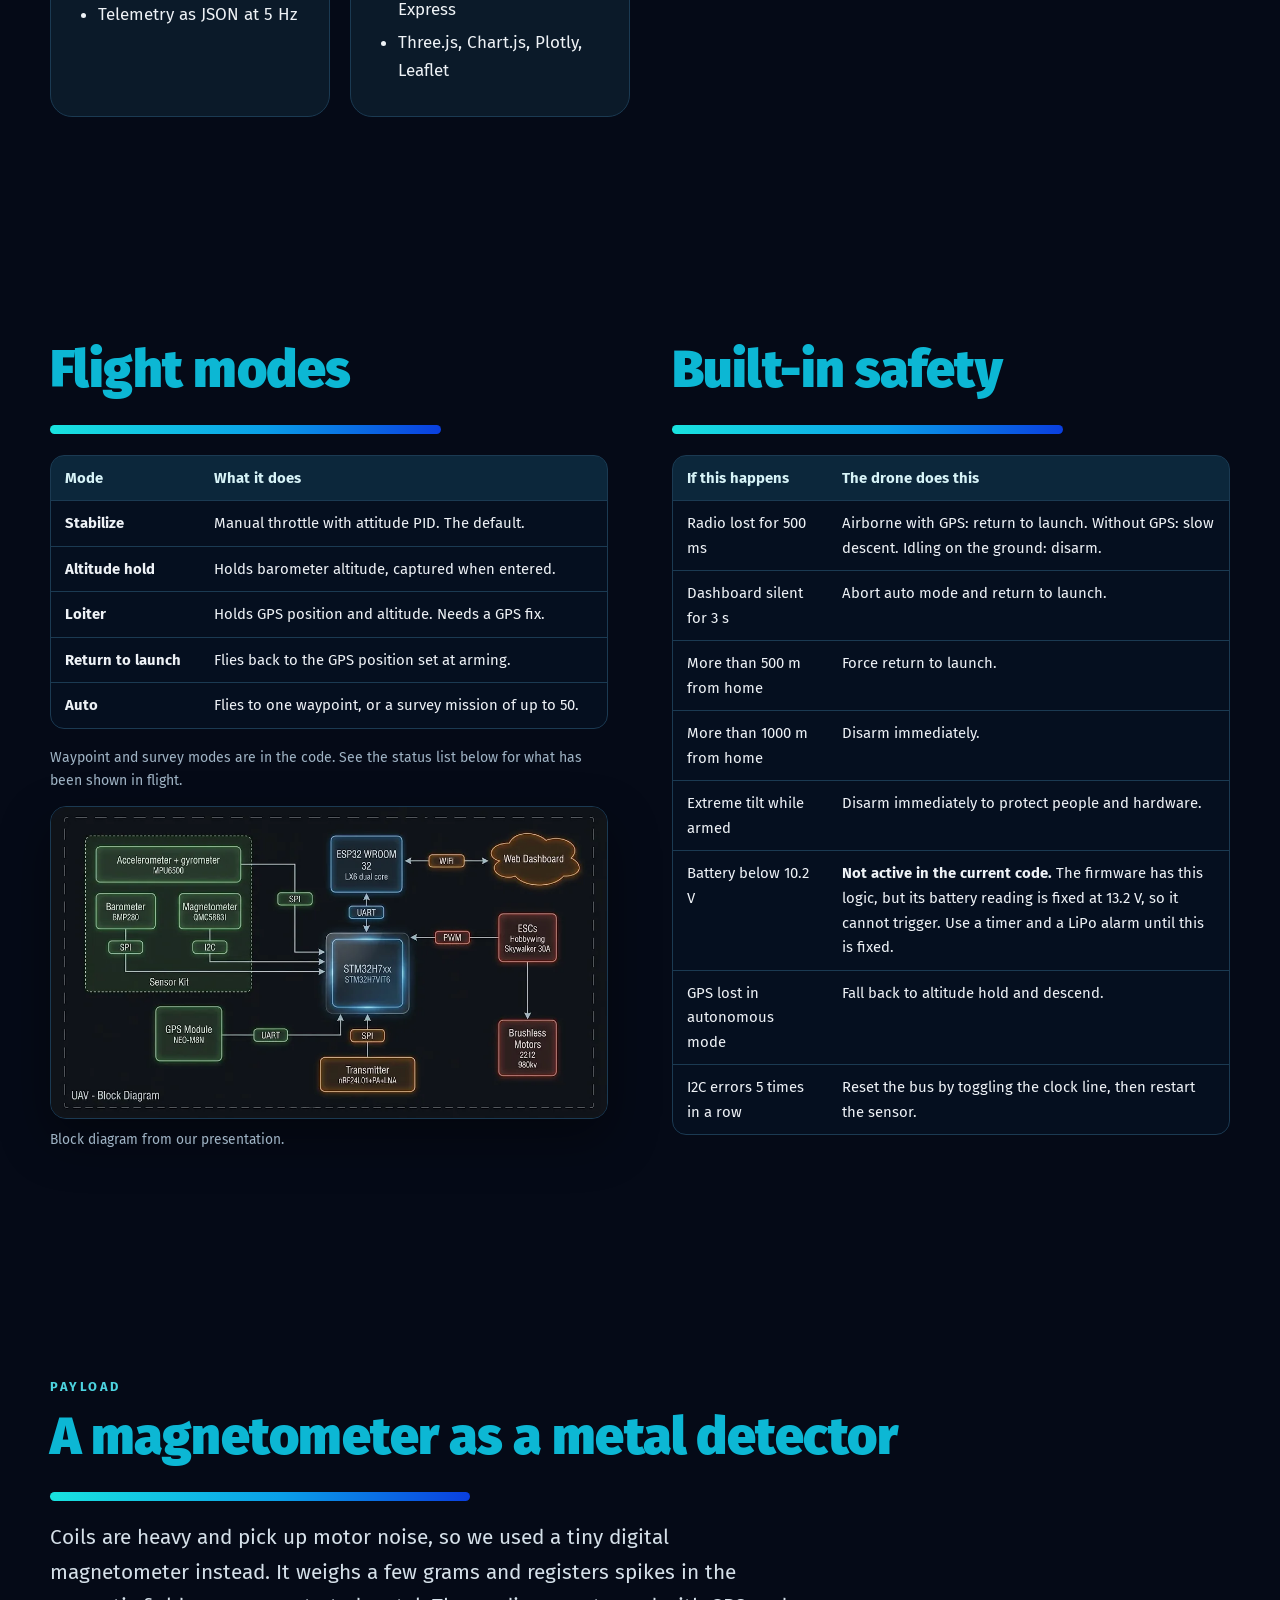
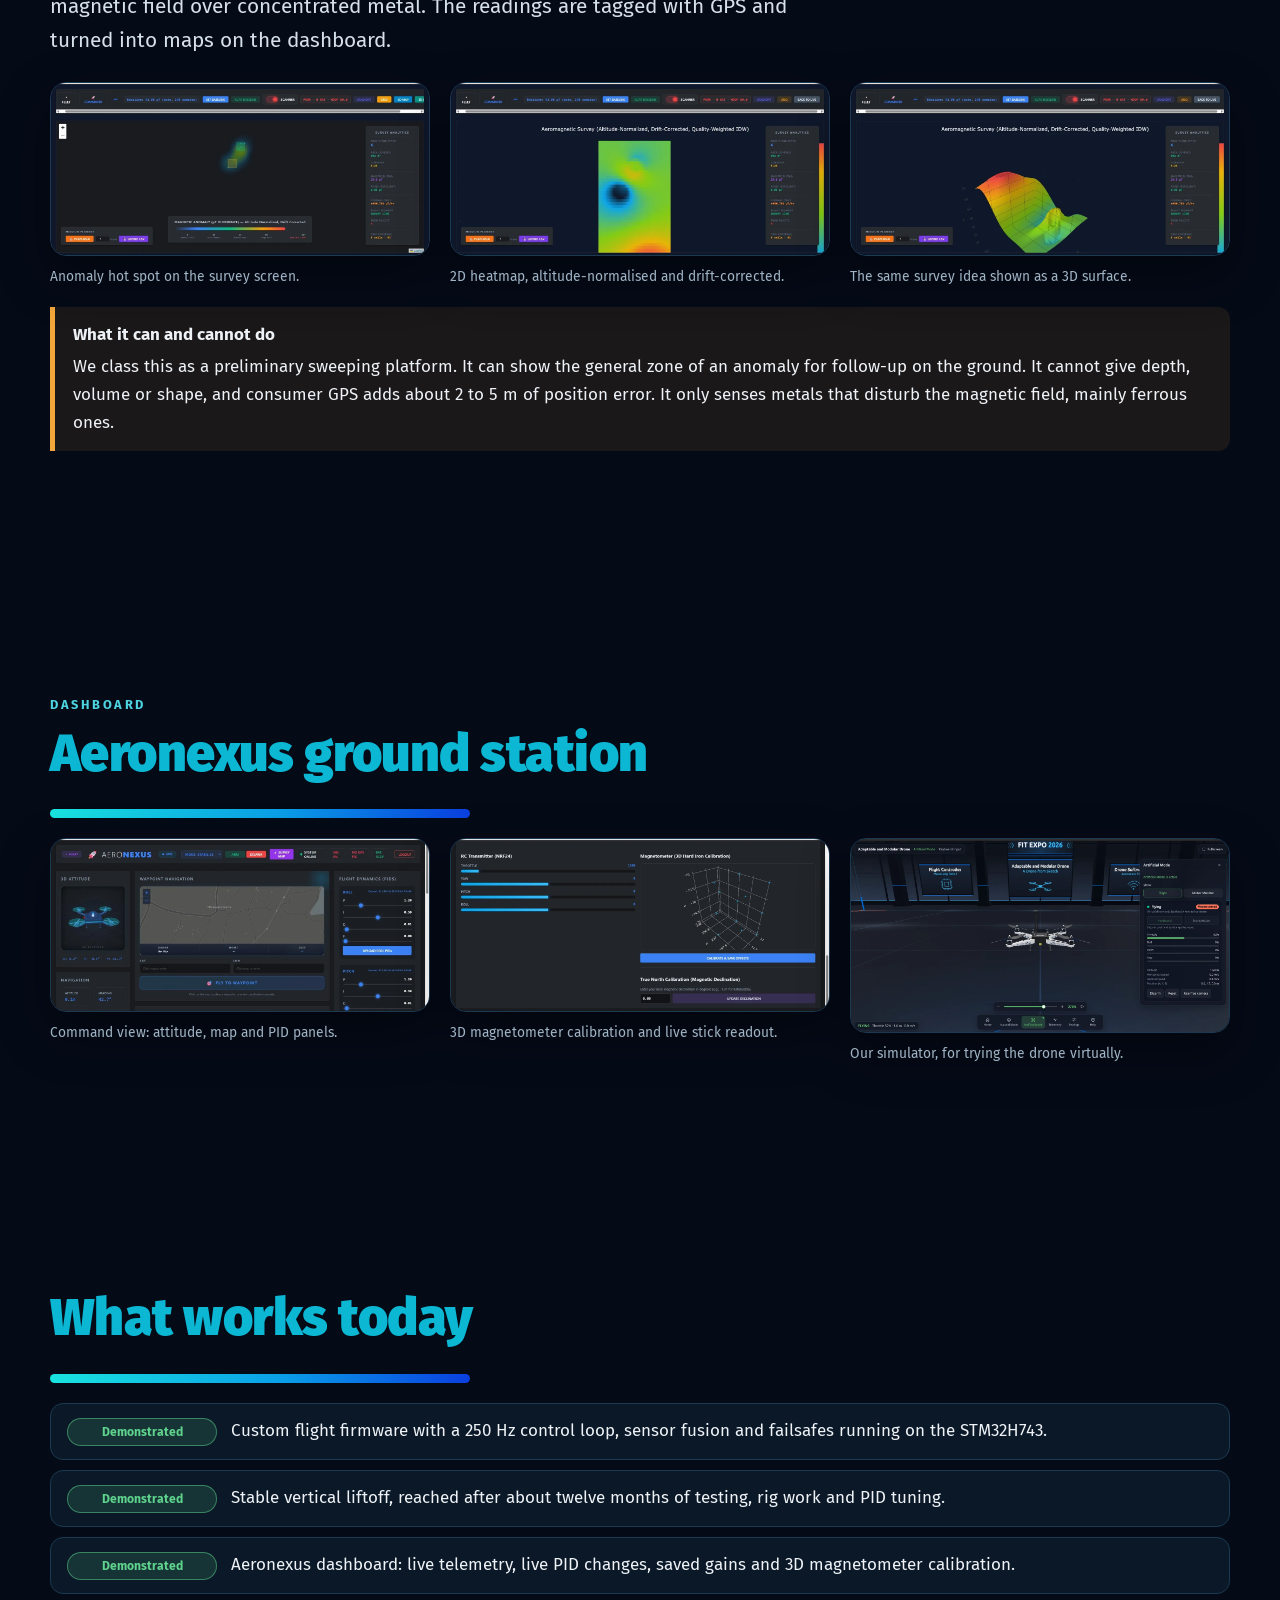
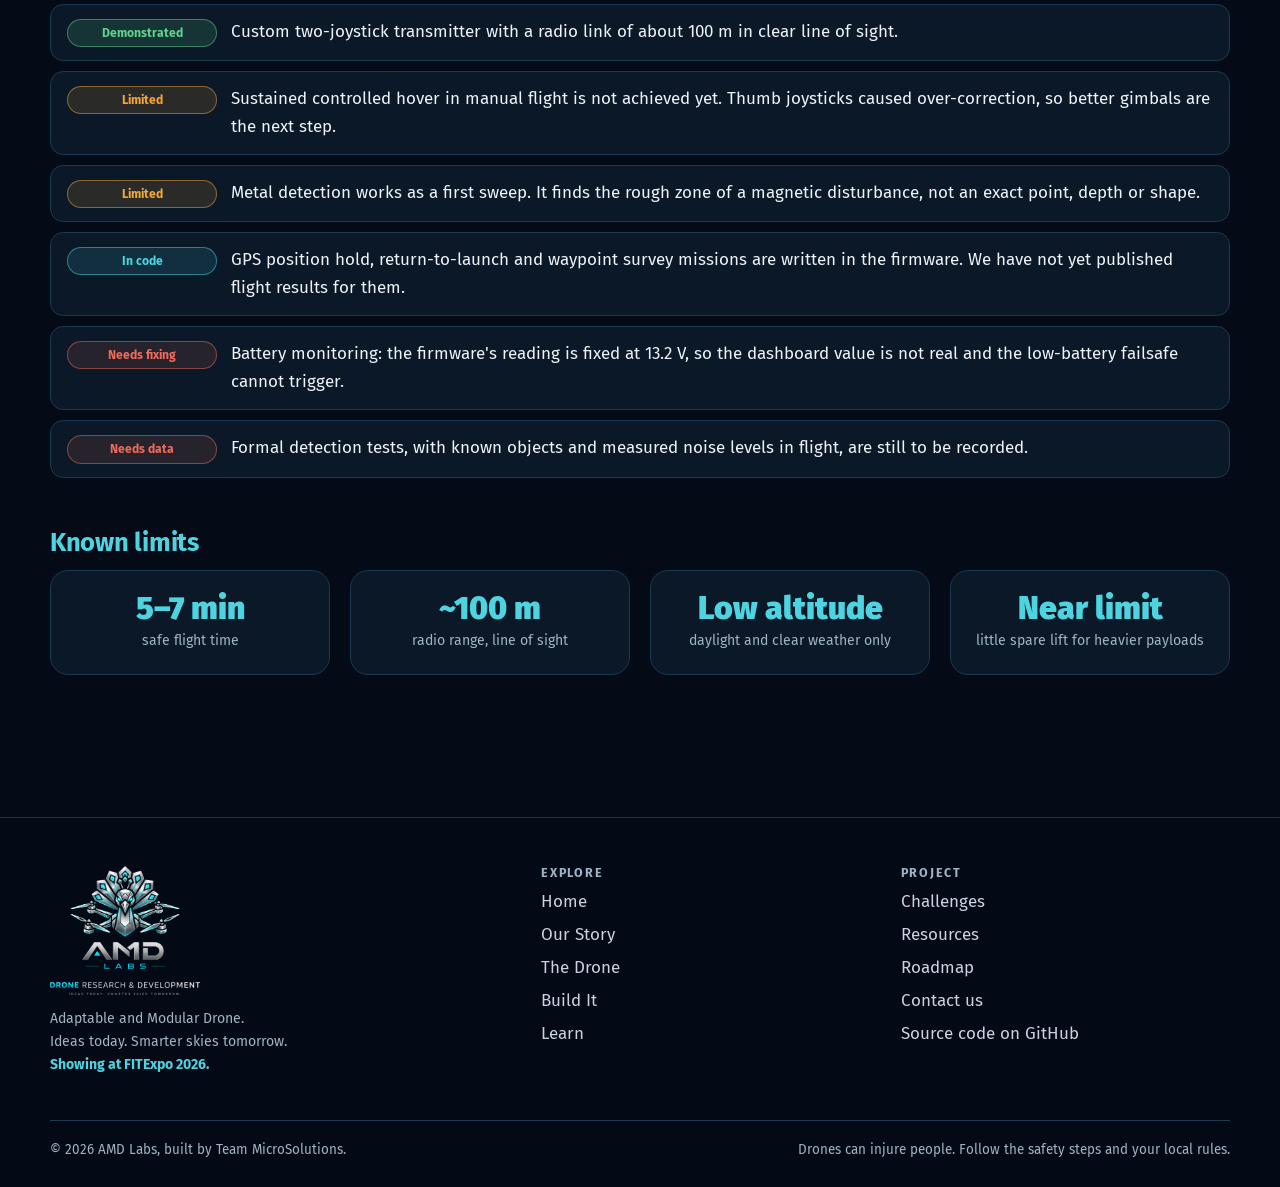
==== commit d9e1bc66: "Fix 2.4 GHz label overlapping the radio receiver Line the transmitter block up with the radio receiv" ====
--- a/drone.html
+++ b/drone.html
@@ -47,9 +47,9 @@
 <path class="flow" stroke="#ef6a5a" d="M540 285H660"/>
 <path class="flow" stroke="#ef6a5a" d="M725 325V400"/>
 <path class="flow rev" stroke="#f2a63b" d="M470 450V345"/>
-<path class="flow rev" stroke="#f2a63b" d="M470 515H320"/>
+<path class="flow rev" stroke="#f2a63b" d="M385 482H270"/>
 </g>
-<g><rect x="353.0" y="165" width="38" height="20" rx="5" fill="#071224" stroke="#5fd38d"/><text class="bus" x="372" y="179" text-anchor="middle" fill="#5fd38d">SPI</text></g><g><rect x="151.0" y="275" width="38" height="20" rx="5" fill="#071224" stroke="#5fd38d"/><text class="bus" x="170" y="289" text-anchor="middle" fill="#5fd38d">SPI</text></g><g><rect x="246.0" y="230" width="38" height="20" rx="5" fill="#071224" stroke="#5fd38d"/><text class="bus" x="265" y="244" text-anchor="middle" fill="#5fd38d">I2C</text></g><g><rect x="277.0" y="360" width="46" height="20" rx="5" fill="#071224" stroke="#5fd38d"/><text class="bus" x="300" y="374" text-anchor="middle" fill="#5fd38d">UART</text></g><g><rect x="447.0" y="180" width="46" height="20" rx="5" fill="#071224" stroke="#58a6ff"/><text class="bus" x="470" y="194" text-anchor="middle" fill="#58a6ff">UART</text></g><g><rect x="565.0" y="80" width="54" height="20" rx="5" fill="#071224" stroke="#4dd4e0"/><text class="bus" x="592" y="94" text-anchor="middle" fill="#4dd4e0">Wi-Fi</text></g><g><rect x="581.0" y="275" width="38" height="20" rx="5" fill="#071224" stroke="#ef6a5a"/><text class="bus" x="600" y="289" text-anchor="middle" fill="#ef6a5a">PWM</text></g><g><rect x="690.0" y="352" width="70" height="20" rx="5" fill="#071224" stroke="#ef6a5a"/><text class="bus" x="725" y="366" text-anchor="middle" fill="#ef6a5a">3-phase</text></g><g><rect x="451.0" y="385" width="38" height="20" rx="5" fill="#071224" stroke="#f2a63b"/><text class="bus" x="470" y="399" text-anchor="middle" fill="#f2a63b">SPI</text></g><g><rect x="360.0" y="505" width="70" height="20" rx="5" fill="#071224" stroke="#f2a63b"/><text class="bus" x="395" y="519" text-anchor="middle" fill="#f2a63b">2.4 GHz</text></g>
+<g><rect x="353.0" y="165" width="38" height="20" rx="5" fill="#071224" stroke="#5fd38d"/><text class="bus" x="372" y="179" text-anchor="middle" fill="#5fd38d">SPI</text></g><g><rect x="151.0" y="275" width="38" height="20" rx="5" fill="#071224" stroke="#5fd38d"/><text class="bus" x="170" y="289" text-anchor="middle" fill="#5fd38d">SPI</text></g><g><rect x="246.0" y="230" width="38" height="20" rx="5" fill="#071224" stroke="#5fd38d"/><text class="bus" x="265" y="244" text-anchor="middle" fill="#5fd38d">I2C</text></g><g><rect x="277.0" y="360" width="46" height="20" rx="5" fill="#071224" stroke="#5fd38d"/><text class="bus" x="300" y="374" text-anchor="middle" fill="#5fd38d">UART</text></g><g><rect x="447.0" y="180" width="46" height="20" rx="5" fill="#071224" stroke="#58a6ff"/><text class="bus" x="470" y="194" text-anchor="middle" fill="#58a6ff">UART</text></g><g><rect x="565.0" y="80" width="54" height="20" rx="5" fill="#071224" stroke="#4dd4e0"/><text class="bus" x="592" y="94" text-anchor="middle" fill="#4dd4e0">Wi-Fi</text></g><g><rect x="581.0" y="275" width="38" height="20" rx="5" fill="#071224" stroke="#ef6a5a"/><text class="bus" x="600" y="289" text-anchor="middle" fill="#ef6a5a">PWM</text></g><g><rect x="690.0" y="352" width="70" height="20" rx="5" fill="#071224" stroke="#ef6a5a"/><text class="bus" x="725" y="366" text-anchor="middle" fill="#ef6a5a">3-phase</text></g><g><rect x="451.0" y="385" width="38" height="20" rx="5" fill="#071224" stroke="#f2a63b"/><text class="bus" x="470" y="399" text-anchor="middle" fill="#f2a63b">SPI</text></g><g><rect x="292.0" y="472" width="70" height="20" rx="5" fill="#071224" stroke="#f2a63b"/><text class="bus" x="327" y="486" text-anchor="middle" fill="#f2a63b">2.4 GHz</text></g>
 <g class="node" data-node="imu" tabindex="0" role="button" aria-label="Accelerometer + gyroscope" style="color:#5fd38d"><rect x="40" y="50" width="220" height="70" rx="9" fill="#5fd38d1c" stroke="#5fd38d" stroke-width="1.6"/><text x="150.0" y="82.0" text-anchor="middle" fill="#eef2f6" font-size="14" font-weight="700">Accelerometer + gyroscope</text><text x="150.0" y="99.0" text-anchor="middle" fill="#a9bccb" font-size="11">MPU6500</text></g>
 <g class="node" data-node="baro" tabindex="0" role="button" aria-label="Barometer" style="color:#5fd38d"><rect x="40" y="130" width="120" height="60" rx="9" fill="#5fd38d1c" stroke="#5fd38d" stroke-width="1.6"/><text x="100.0" y="157.0" text-anchor="middle" fill="#eef2f6" font-size="14" font-weight="700">Barometer</text><text x="100.0" y="174.0" text-anchor="middle" fill="#a9bccb" font-size="11">BMP280</text></g>
 <g class="node" data-node="mag" tabindex="0" role="button" aria-label="Magnetometer" style="color:#5fd38d"><rect x="190" y="130" width="150" height="60" rx="9" fill="#5fd38d1c" stroke="#5fd38d" stroke-width="1.6"/><text x="265.0" y="157.0" text-anchor="middle" fill="#eef2f6" font-size="14" font-weight="700">Magnetometer</text><text x="265.0" y="174.0" text-anchor="middle" fill="#a9bccb" font-size="11">QMC5883L</text></g>
@@ -60,7 +60,7 @@
 <g class="node" data-node="esc" tabindex="0" role="button" aria-label="ESCs ×4" style="color:#ef6a5a"><rect x="660" y="245" width="130" height="80" rx="9" fill="#ef6a5a1c" stroke="#ef6a5a" stroke-width="1.6"/><text x="725.0" y="282.0" text-anchor="middle" fill="#eef2f6" font-size="14" font-weight="700">ESCs ×4</text><text x="725.0" y="299.0" text-anchor="middle" fill="#a9bccb" font-size="11">Skywalker 30A</text></g>
 <g class="node" data-node="motor" tabindex="0" role="button" aria-label="Motors ×4" style="color:#ef6a5a"><rect x="660" y="400" width="130" height="80" rx="9" fill="#ef6a5a1c" stroke="#ef6a5a" stroke-width="1.6"/><text x="725.0" y="437.0" text-anchor="middle" fill="#eef2f6" font-size="14" font-weight="700">Motors ×4</text><text x="725.0" y="454.0" text-anchor="middle" fill="#a9bccb" font-size="11">EMAX XA2212 980 KV</text></g>
 <g class="node" data-node="nrf" tabindex="0" role="button" aria-label="Radio receiver" style="color:#f2a63b"><rect x="385" y="450" width="170" height="65" rx="9" fill="#f2a63b1c" stroke="#f2a63b" stroke-width="1.6"/><text x="470.0" y="479.5" text-anchor="middle" fill="#eef2f6" font-size="14" font-weight="700">Radio receiver</text><text x="470.0" y="496.5" text-anchor="middle" fill="#a9bccb" font-size="11">nRF24L01+PA+LNA</text></g>
-<g class="node" data-node="tx" tabindex="0" role="button" aria-label="Our transmitter" style="color:#f2a63b"><rect x="130" y="480" width="190" height="65" rx="9" fill="#f2a63b1c" stroke="#f2a63b" stroke-width="1.6"/><text x="225.0" y="509.5" text-anchor="middle" fill="#eef2f6" font-size="14" font-weight="700">Our transmitter</text><text x="225.0" y="526.5" text-anchor="middle" fill="#a9bccb" font-size="11">ESP32, 2 joysticks, OLED</text></g>
+<g class="node" data-node="tx" tabindex="0" role="button" aria-label="Our transmitter" style="color:#f2a63b"><rect x="50" y="450" width="220" height="65" rx="9" fill="#f2a63b1c" stroke="#f2a63b" stroke-width="1.6"/><text x="160.0" y="479.5" text-anchor="middle" fill="#eef2f6" font-size="14" font-weight="700">Our transmitter</text><text x="160.0" y="496.5" text-anchor="middle" fill="#a9bccb" font-size="11">ESP32, 2 joysticks, OLED</text></g>
 </svg></div><div class="node-list"><section style="padding:0"><h4>Flight controller</h4><div style="--c:#58a6ff"><button class="node" data-node="stm32" style="--c:#58a6ff">STM32H743VIT6</button></div></section><section style="padding:0"><h4>Sensors</h4><div style="--c:#5fd38d"><button class="node" data-node="imu" style="--c:#5fd38d">MPU6500 IMU</button><button class="node" data-node="baro" style="--c:#5fd38d">BMP280 barometer</button><button class="node" data-node="mag" style="--c:#5fd38d">QMC5883L magnetometer</button><button class="node" data-node="gps" style="--c:#5fd38d">u-blox NEO-M8N GPS</button></div></section><section style="padding:0"><h4>Pilot control</h4><div style="--c:#f2a63b"><button class="node" data-node="tx" style="--c:#f2a63b">Custom transmitter</button><button class="node" data-node="nrf" style="--c:#f2a63b">nRF24L01+PA+LNA receiver</button></div></section><section style="padding:0"><h4>Motors</h4><div style="--c:#ef6a5a"><button class="node" data-node="esc" style="--c:#ef6a5a">Hobbywing Skywalker 30A ESCs</button><button class="node" data-node="motor" style="--c:#ef6a5a">EMAX XA2212 980 KV motors</button></div></section><section style="padding:0"><h4>Telemetry</h4><div style="--c:#4dd4e0"><button class="node" data-node="esp" style="--c:#4dd4e0">ESP32 telemetry bridge</button><button class="node" data-node="dash" style="--c:#4dd4e0">Aeronexus dashboard</button></div></section></div>
     <aside class="card node-info" id="node-info" aria-live="polite"></aside>
   </div>
